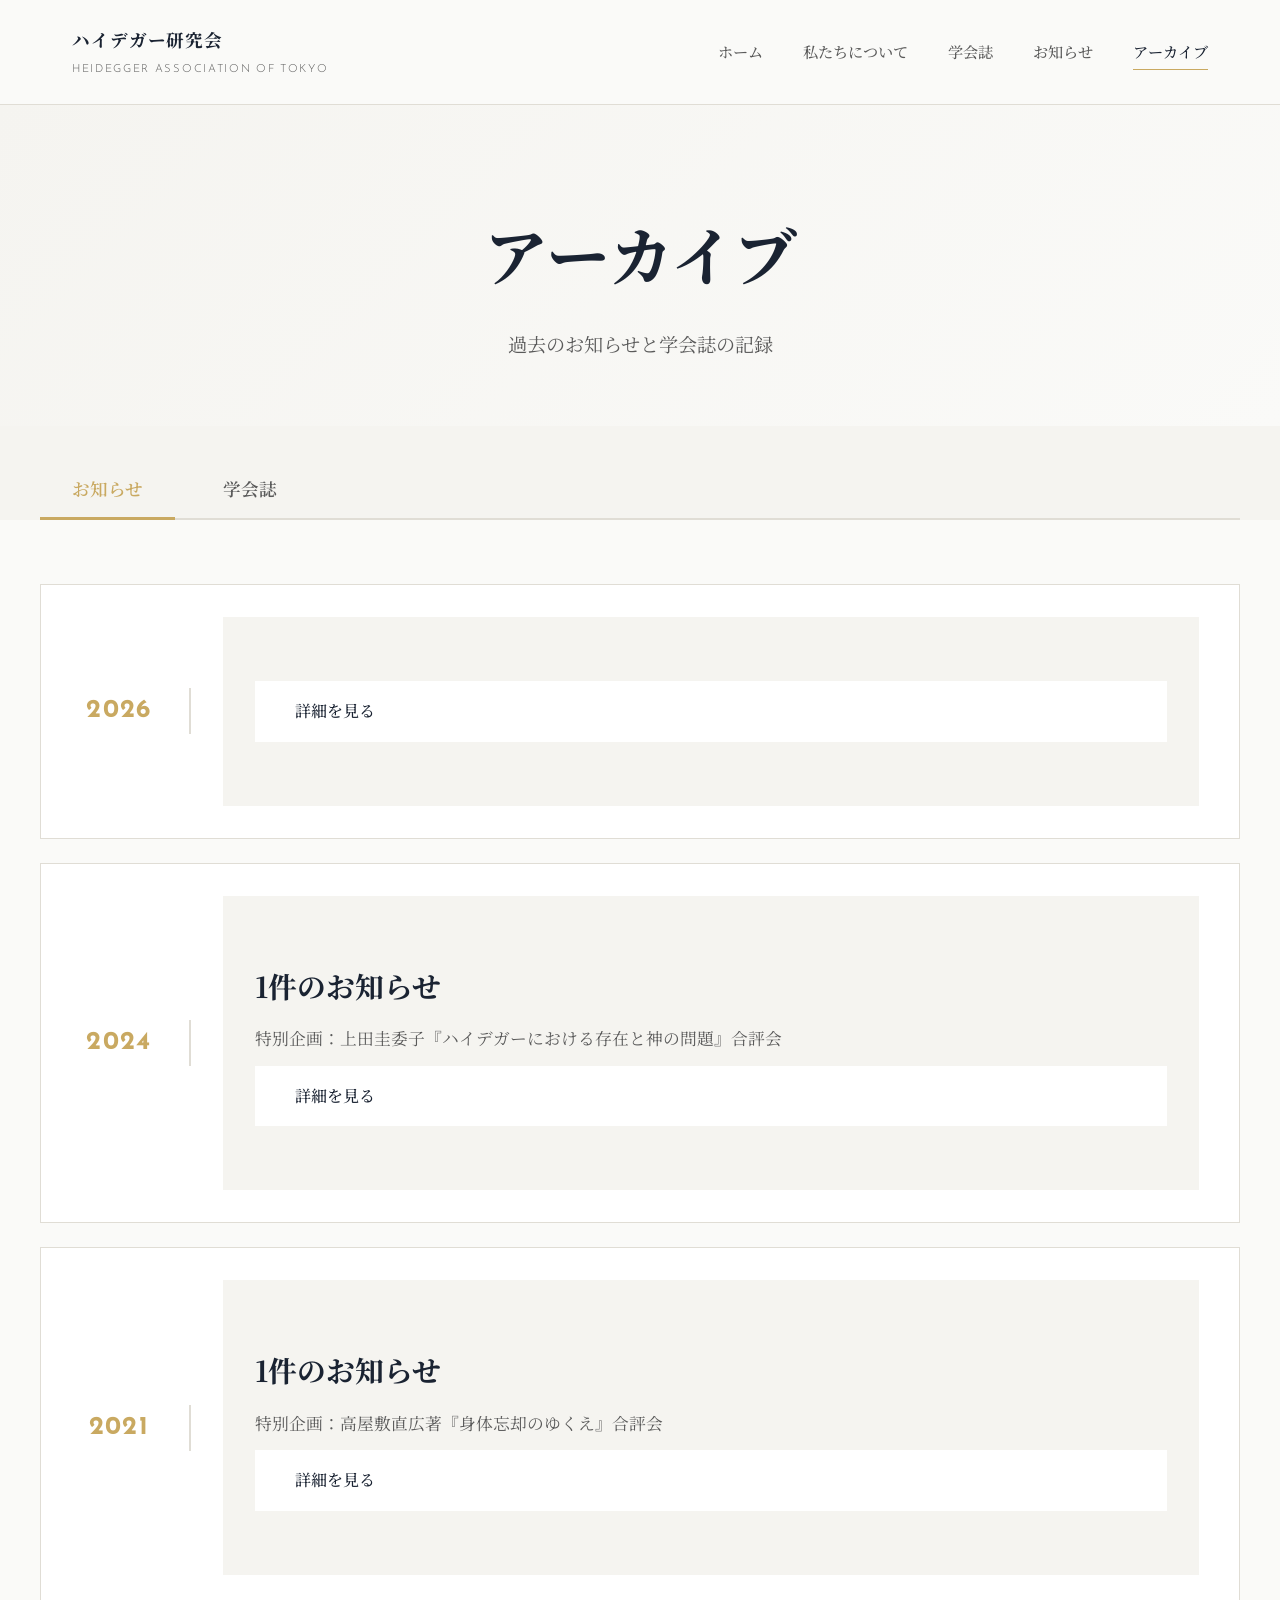
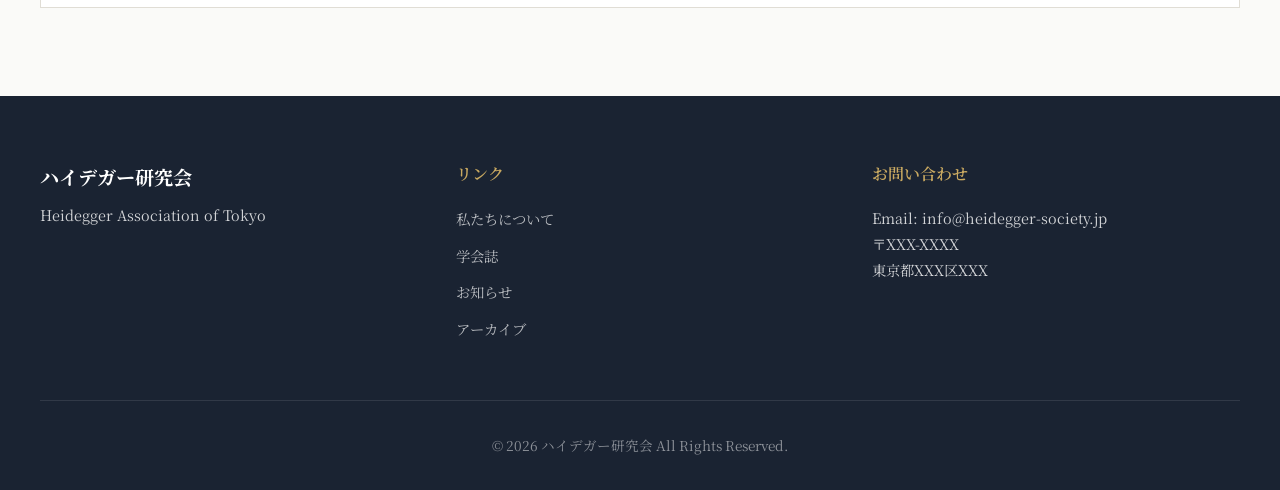
==== archives.html @ 602ec54f "Update archives.html" ====
<!DOCTYPE html>
<html lang="ja">
<head>
    <meta charset="UTF-8">
    <meta name="viewport" content="width=device-width, initial-scale=1.0">
    <title>アーカイブ | ハイデガー研究会</title>
    <link rel="stylesheet" href="styles.css">
    <link rel="preconnect" href="https://fonts.googleapis.com">
    <link rel="preconnect" href="https://fonts.gstatic.com" crossorigin>
    <link href="https://fonts.googleapis.com/css2?family=Crimson+Pro:wght@300;400;600&family=Noto+Serif+JP:wght@300;500;700&family=Josefin+Sans:wght@300;400&display=swap" rel="stylesheet">
</head>
<body>
    <nav class="main-nav">
        <div class="nav-container">
            <a href="index.html" class="logo">
                <span class="logo-ja">ハイデガー研究会</span>
                <span class="logo-en">Heidegger Association of Tokyo</span>
            </a>
            <ul class="nav-links">
                <li><a href="index.html">ホーム</a></li>
                <li><a href="research.html">私たちについて</a></li>
                <li><a href="journal.html">学会誌</a></li>
                <li><a href="news.html">お知らせ</a></li>
                <li><a href="archives.html" class="active">アーカイブ</a></li>
            </ul>
        </div>
    </nav>

    <main style="padding-top: 100px;">
        <section class="page-header">
            <div class="container">
                <h1 class="page-title">アーカイブ</h1>
                <p class="page-subtitle">過去のお知らせと学会誌の記録</p>
            </div>
        </section>

        <!-- タブ切り替え -->
        <section class="archive-tabs">
            <div class="container">
                <div class="tab-buttons">
                    <button class="tab-btn active" data-tab="news">お知らせ</button>
                    <button class="tab-btn" data-tab="journal">学会誌</button>
                </div>
            </div>
        </section>

        <!-- お知らせアーカイブ -->
        <section id="news-archive" class="archive-content active">
            <div class="container">
                <!-- 2026年 -->
                <div class="journal-archive-item">
                    <div class="journal-year">2026</div>
                    <div class="journal-info">
                            <a href="news-2026.html" class="btn-secondary">詳細を見る</a>
                    </div>
                </div>

                <!-- 2024年 -->
                <div class="journal-archive-item">
                    <div class="journal-year">2024</div>
                    <div class="journal-info">
                        <h3 class="journal-number">1件のお知らせ</h3>
                        <p class="journal-theme">特別企画：上田圭委子『ハイデガーにおける存在と神の問題』合評会</p>
                        <a href="news-2024.html" class="btn-secondary">詳細を見る</a>
                    </div>
                </div>

                <!-- 2021年 -->
                <div class="journal-archive-item">
                    <div class="journal-year">2021</div>
                    <div class="journal-info">
                        <h3 class="journal-number">1件のお知らせ</h3>
                        <p class="journal-theme">特別企画：高屋敷直広著『身体忘却のゆくえ』合評会</p>
                        <a href="news-2021.html" class="btn-secondary">詳細を見る</a>
                    </div>
                </div>
            </div>
        </section>

        <!-- 学会誌アーカイブ -->
        <section id="journal-archive" class="archive-content">
            <div class="container">
<div class="journal-archive-item">
    <div class="journal-year">2024</div>
    <div class="journal-info">
        <h3 class="journal-number">第7号</h3>
        <p class="journal-theme">特集：...</p>
        <div class="journal-meta">
            <span class="journal-issn">ISSN 2433-3344</span>
            <span class="journal-date">2024年3月31日発行</span>
        </div>
        <a href="journal.html#vol7" class="btn-secondary">詳細を見る</a>
    </div>
</div>
                <!-- 第6号 -->
                <div class="journal-archive-item">
                    <div class="journal-year">2023</div>
                    <div class="journal-info">
                        <h3 class="journal-number">第6号</h3>
                        <p class="journal-theme">ハイデガー研究会特別企画「高屋敷直広著『身体忘却のゆくえ』合評会」</p>
                        <div class="journal-meta">
                            <span class="journal-issn">ISSN 2433-3344</span>
                            <span class="journal-date">2023年3月31日発行</span>
                        </div>
                        <a href="journal.html#vol6" class="btn-secondary">詳細を見る</a>
                    </div>
                </div>

                <!-- 第5号（サンプル） -->
                <div class="journal-archive-item">
                    <div class="journal-year">2022</div>
                    <div class="journal-info">
                        <h3 class="journal-number">第5号</h3>
                        <p class="journal-theme">特集：ハイデガーと現象学</p>
                        <div class="journal-meta">
                            <span class="journal-issn">ISSN 2433-3344</span>
                            <span class="journal-date">2022年3月31日発行</span>
                        </div>
                        <a href="journal-2023.html" class="btn-secondary">詳細を見る</a>
                    </div>
                </div>

                <!-- 第4号（サンプル） -->
                <div class="journal-archive-item">
                    <div class="journal-year">2021</div>
                    <div class="journal-info">
                        <h3 class="journal-number">第4号</h3>
                        <p class="journal-theme">特集：時間と歴史性</p>
                        <div class="journal-meta">
                            <span class="journal-issn">ISSN 2433-3344</span>
                            <span class="journal-date">2021年3月31日発行</span>
                        </div>
                        <a href="journal-2024.html" class="btn-secondary">詳細を見る</a>
                    </div>
                </div>
            </div>
        </section>
    </main>

    <footer class="main-footer">
        <div class="container">
            <div class="footer-content">
                <div class="footer-section">
                    <h3 class="footer-title">ハイデガー研究会</h3>
                    <p class="footer-text">Heidegger Association of Tokyo</p>
                </div>
                <div class="footer-section">
                    <h4 class="footer-heading">リンク</h4>
                    <ul class="footer-links">
                        <li><a href="research.html">私たちについて</a></li>
                        <li><a href="journal.html">学会誌</a></li>
                        <li><a href="news.html">お知らせ</a></li>
                        <li><a href="archives.html">アーカイブ</a></li>
                    </ul>
                </div>
                <div class="footer-section">
                    <h4 class="footer-heading">お問い合わせ</h4>
                    <p class="footer-contact">
                        Email: info@heidegger-society.jp<br>
                        〒XXX-XXXX<br>
                        東京都XXX区XXX
                    </p>
                </div>
            </div>
            <div class="footer-bottom">
                <p>&copy; 2026 ハイデガー研究会 All Rights Reserved.</p>
            </div>
        </div>
    </footer>

    <script src="script.js"></script>
    <script>
        // タブ切り替え機能
        document.addEventListener('DOMContentLoaded', () => {
            const tabButtons = document.querySelectorAll('.tab-btn');
            const archiveContents = document.querySelectorAll('.archive-content');

            tabButtons.forEach(button => {
                button.addEventListener('click', () => {
                    const targetTab = button.getAttribute('data-tab');

                    // すべてのボタンとコンテンツから active を削除
                    tabButtons.forEach(btn => btn.classList.remove('active'));
                    archiveContents.forEach(content => content.classList.remove('active'));

                    // クリックされたボタンと対応するコンテンツに active を追加
                    button.classList.add('active');
                    if (targetTab === 'news') {
                        document.getElementById('news-archive').classList.add('active');
                    } else if (targetTab === 'journal') {
                        document.getElementById('journal-archive').classList.add('active');
                    }
                });
            });
        });
    </script>
</body>
</html>
---- styles.css ----
/* ========================================
   Variables & Reset
   ======================================== */

:root {
    /* Colors - Philosophical palette */
    --primary-dark: #1a2332;
    --primary-navy: #2a3f5f;
    --secondary-charcoal: #3d4451;
    --accent-gold: #c9a961;
    --accent-copper: #b67352;
    --text-primary: #2a2a2a;
    --text-secondary: #5a5a5a;
    --text-light: #8a8a8a;
    --bg-primary: #fafaf8;
    --bg-secondary: #f5f4f0;
    --border-color: #e0ddd5;
    
    /* Typography */
    --font-serif: 'Crimson Pro', 'Noto Serif JP', serif;
    --font-sans: 'Josefin Sans', sans-serif;
    --font-ja: 'Noto Serif JP', serif;
    
    /* Spacing */
    --section-padding: clamp(4rem, 10vw, 8rem);
    --container-width: 1200px;
    
    /* Transitions */
    --transition-smooth: all 0.4s cubic-bezier(0.4, 0, 0.2, 1);
    --transition-slow: all 0.6s cubic-bezier(0.4, 0, 0.2, 1);
}

* {
    margin: 0;
    padding: 0;
    box-sizing: border-box;
}

html {
    scroll-behavior: smooth;
}

body {
    font-family: var(--font-ja);
    font-size: 16px;
    line-height: 1.8;
    color: var(--text-primary);
    background-color: var(--bg-primary);
    -webkit-font-smoothing: antialiased;
    -moz-osx-font-smoothing: grayscale;
}

img {
    max-width: 100%;
    height: auto;
    display: block;
}

a {
    color: inherit;
    text-decoration: none;
    transition: var(--transition-smooth);
}

/* ========================================
   Navigation
   ======================================== */

.main-nav {
    position: fixed;
    top: 0;
    left: 0;
    width: 100%;
    background: rgba(250, 250, 248, 0.95);
    backdrop-filter: blur(10px);
    border-bottom: 1px solid var(--border-color);
    z-index: 1000;
    transition: var(--transition-smooth);
}

.nav-container {
    max-width: var(--container-width);
    margin: 0 auto;
    padding: 1.5rem 2rem;
    display: flex;
    justify-content: space-between;
    align-items: center;
}

.logo {
    display: flex;
    flex-direction: column;
    gap: 0.25rem;
}

.logo-ja {
    font-family: var(--font-ja);
    font-size: 1.1rem;
    font-weight: 700;
    color: var(--primary-dark);
    letter-spacing: 0.05em;
}

.logo-en {
    font-family: var(--font-sans);
    font-size: 0.7rem;
    font-weight: 300;
    color: var(--text-secondary);
    letter-spacing: 0.15em;
    text-transform: uppercase;
}

.nav-links {
    display: flex;
    gap: 2.5rem;
    list-style: none;
}

.nav-links a {
    font-family: var(--font-ja);
    font-size: 0.95rem;
    font-weight: 500;
    color: var(--text-secondary);
    position: relative;
    padding: 0.5rem 0;
}

.nav-links a::after {
    content: '';
    position: absolute;
    bottom: 0;
    left: 0;
    width: 0;
    height: 1px;
    background: var(--accent-gold);
    transition: width 0.3s ease;
}

.nav-links a:hover::after,
.nav-links a.active::after {
    width: 100%;
}

.nav-links a.active {
    color: var(--primary-dark);
}

/* ========================================
   Hero Section - Compact Version
   ======================================== */

.hero-compact {
    padding: 10rem 2rem 5rem;
    background: linear-gradient(135deg, var(--bg-primary) 0%, var(--bg-secondary) 100%);
    text-align: center;
}

.hero-content-compact {
    max-width: 900px;
    margin: 0 auto;
}

.hero-title-compact {
    font-family: var(--font-ja);
    font-size: clamp(2rem, 4vw, 3rem);
    font-weight: 700;
    line-height: 1.4;
    color: var(--primary-dark);
    margin-bottom: 1.5rem;
}

.hero-subtitle-compact {
    font-family: var(--font-ja);
    font-size: 1.1rem;
    font-weight: 300;
    color: var(--text-secondary);
    line-height: 1.8;
    margin-bottom: 2rem;
}

.hero-quote-compact {
    font-family: var(--font-serif);
    font-size: 1.1rem;
    font-style: italic;
    color: var(--primary-navy);
    border-left: 3px solid var(--accent-gold);
    padding-left: 1.5rem;
    margin: 0 auto;
    max-width: 600px;
}

/* ========================================
   Hero Section - Original (keep for other pages)
   ======================================== */

.hero {
    min-height: 100vh;
    padding: 8rem 2rem 4rem;
    display: flex;
    flex-direction: column;
    justify-content: center;
    position: relative;
    background: linear-gradient(135deg, var(--bg-primary) 0%, var(--bg-secondary) 100%);
}

.hero-content {
    max-width: var(--container-width);
    margin: 0 auto;
    width: 100%;
    display: grid;
    grid-template-columns: 1fr 1fr;
    gap: 4rem;
    align-items: center;
}

.hero-title {
    font-family: var(--font-ja);
    font-size: clamp(2.5rem, 6vw, 4.5rem);
    font-weight: 700;
    line-height: 1.2;
    color: var(--primary-dark);
    margin-bottom: 2rem;
}

.title-line {
    display: block;
    opacity: 0;
    transform: translateY(30px);
    animation: fadeInUp 0.8s ease forwards;
}

.title-line:nth-child(1) {
    animation-delay: 0.2s;
}

.title-line:nth-child(2) {
    animation-delay: 0.4s;
}

@keyframes fadeInUp {
    to {
        opacity: 1;
        transform: translateY(0);
    }
}

.hero-subtitle {
    font-family: var(--font-ja);
    font-size: 1.1rem;
    font-weight: 300;
    color: var(--text-secondary);
    line-height: 1.8;
    max-width: 600px;
    opacity: 0;
    animation: fadeInUp 0.8s ease 0.6s forwards;
}

.hero-quote {
    padding: 3rem;
    border-left: 3px solid var(--accent-gold);
    background: rgba(201, 169, 97, 0.05);
    opacity: 0;
    animation: fadeInUp 0.8s ease 0.8s forwards;
}

.hero-quote blockquote {
    font-family: var(--font-serif);
    font-size: 1.5rem;
    font-weight: 300;
    font-style: italic;
    color: var(--primary-navy);
    line-height: 1.6;
    margin-bottom: 1rem;
}

.hero-quote cite {
    font-family: var(--font-sans);
    font-size: 0.9rem;
    font-style: normal;
    font-weight: 400;
    color: var(--text-secondary);
    letter-spacing: 0.05em;
}

.scroll-indicator {
    position: absolute;
    bottom: 3rem;
    left: 50%;
    transform: translateX(-50%);
}

.scroll-line {
    width: 1px;
    height: 60px;
    background: linear-gradient(to bottom, transparent, var(--accent-gold));
    animation: scrollPulse 2s ease-in-out infinite;
}

@keyframes scrollPulse {
    0%, 100% {
        opacity: 0.3;
        transform: scaleY(1);
    }
    50% {
        opacity: 1;
        transform: scaleY(1.2);
    }
}

/* ========================================
   Common Section Styles
   ======================================== */

section {
    padding: var(--section-padding) 2rem;
}

.container {
    max-width: var(--container-width);
    margin: 0 auto;
}

.section-header {
    text-align: center;
    margin-bottom: 4rem;
}

.section-title {
    font-family: var(--font-ja);
    font-size: clamp(2rem, 4vw, 3rem);
    font-weight: 700;
    color: var(--primary-dark);
    margin-bottom: 1rem;
}

.title-decoration {
    width: 60px;
    height: 2px;
    background: var(--accent-gold);
    margin: 0 auto;
}

/* ========================================
   Welcome Section
   ======================================== */

.welcome-section {
    background: var(--bg-primary);
}

.lead-text {
    font-size: 1.15rem;
    line-height: 2;
    color: var(--text-primary);
    margin-bottom: 4rem;
    text-align: center;
    max-width: 900px;
    margin-left: auto;
    margin-right: auto;
}

.welcome-features {
    display: grid;
    grid-template-columns: repeat(auto-fit, minmax(280px, 1fr));
    gap: 3rem;
    margin-top: 4rem;
}

.feature-item {
    text-align: center;
    padding: 2.5rem 2rem;
    background: white;
    border: 1px solid var(--border-color);
    transition: var(--transition-smooth);
}

.feature-item:hover {
    transform: translateY(-5px);
    box-shadow: 0 10px 30px rgba(0, 0, 0, 0.08);
    border-color: var(--accent-gold);
}

.feature-icon {
    font-size: 3rem;
    margin-bottom: 1.5rem;
}

.feature-item h3 {
    font-family: var(--font-ja);
    font-size: 1.3rem;
    font-weight: 600;
    color: var(--primary-dark);
    margin-bottom: 1rem;
}

.feature-item p {
    font-size: 0.95rem;
    color: var(--text-secondary);
    line-height: 1.7;
}

/* ========================================
   Research Highlight
   ======================================== */

.research-highlight {
    background: var(--bg-secondary);
}

.research-grid {
    display: grid;
    grid-template-columns: repeat(auto-fit, minmax(320px, 1fr));
    gap: 2.5rem;
}

.research-card {
    background: white;
    padding: 3rem 2.5rem;
    border: 1px solid var(--border-color);
    position: relative;
    transition: var(--transition-smooth);
}

.research-card::before {
    content: '';
    position: absolute;
    top: 0;
    left: 0;
    width: 100%;
    height: 3px;
    background: var(--accent-gold);
    transform: scaleX(0);
    transform-origin: left;
    transition: var(--transition-smooth);
}

.research-card:hover::before {
    transform: scaleX(1);
}

.research-card:hover {
    transform: translateY(-8px);
    box-shadow: 0 15px 40px rgba(0, 0, 0, 0.1);
}

.card-number {
    font-family: var(--font-serif);
    font-size: 3.5rem;
    font-weight: 300;
    color: rgba(201, 169, 97, 0.2);
    line-height: 1;
    margin-bottom: 1rem;
}

.research-card h3 {
    font-family: var(--font-ja);
    font-size: 1.4rem;
    font-weight: 600;
    color: var(--primary-dark);
    margin-bottom: 1rem;
    line-height: 1.5;
}

.research-card p {
    font-size: 0.95rem;
    color: var(--text-secondary);
    line-height: 1.8;
    margin-bottom: 1.5rem;
}

.card-link {
    font-family: var(--font-sans);
    font-size: 0.9rem;
    font-weight: 400;
    color: var(--accent-gold);
    letter-spacing: 0.05em;
    display: inline-block;
    transition: var(--transition-smooth);
}

.card-link:hover {
    color: var(--accent-copper);
    transform: translateX(5px);
}

/* ========================================
   Latest News
   ======================================== */

.latest-news {
    background: var(--bg-primary);
}

.news-list {
    display: flex;
    flex-direction: column;
    gap: 2rem;
    margin-bottom: 3rem;
}

.news-item {
    display: grid;
    grid-template-columns: 120px 1fr auto;
    gap: 2rem;
    padding: 2rem;
    background: white;
    border: 1px solid var(--border-color);
    transition: var(--transition-smooth);
    align-items: start;
}

.news-item:hover {
    border-color: var(--accent-gold);
    box-shadow: 0 5px 20px rgba(0, 0, 0, 0.05);
}

.news-date {
    font-family: var(--font-sans);
    font-size: 0.85rem;
    font-weight: 400;
    color: var(--accent-gold);
    letter-spacing: 0.05em;
}

.news-title {
    font-family: var(--font-ja);
    font-size: 1.2rem;
    font-weight: 600;
    color: var(--primary-dark);
    margin-bottom: 0.5rem;
}

.news-excerpt {
    font-size: 0.95rem;
    color: var(--text-secondary);
    line-height: 1.7;
}

.news-link {
    font-family: var(--font-sans);
    font-size: 0.85rem;
    color: var(--accent-gold);
    white-space: nowrap;
    transition: var(--transition-smooth);
}

.news-link:hover {
    color: var(--accent-copper);
}

.news-more {
    text-align: center;
}

/* ========================================
   CTA Section
   ======================================== */

.cta-section {
    background: linear-gradient(135deg, var(--primary-dark) 0%, var(--primary-navy) 100%);
    color: white;
}

.cta-content {
    text-align: center;
    max-width: 800px;
    margin: 0 auto;
}

.cta-title {
    font-family: var(--font-ja);
    font-size: clamp(2rem, 4vw, 2.8rem);
    font-weight: 700;
    margin-bottom: 1.5rem;
    color: white;
}

.cta-text {
    font-size: 1.1rem;
    line-height: 1.8;
    margin-bottom: 3rem;
    color: rgba(255, 255, 255, 0.9);
}

.cta-buttons {
    display: flex;
    gap: 1.5rem;
    justify-content: center;
    flex-wrap: wrap;
}

.btn-primary,
.btn-secondary,
.btn-outline {
    font-family: var(--font-ja);
    font-size: 1rem;
    font-weight: 500;
    padding: 1rem 2.5rem;
    border: none;
    cursor: pointer;
    transition: var(--transition-smooth);
    display: inline-block;
}

.btn-primary {
    background: var(--accent-gold);
    color: var(--primary-dark);
}

.btn-primary:hover {
    background: var(--accent-copper);
    transform: translateY(-2px);
    box-shadow: 0 10px 25px rgba(201, 169, 97, 0.3);
}

.btn-secondary {
    background: white;
    color: var(--primary-dark);
}

.btn-secondary:hover {
    background: var(--bg-secondary);
    transform: translateY(-2px);
    box-shadow: 0 10px 25px rgba(0, 0, 0, 0.1);
}

.btn-outline {
    background: transparent;
    color: white;
    border: 2px solid white;
}

.btn-outline:hover {
    background: white;
    color: var(--primary-dark);
}

/* ========================================
   Footer
   ======================================== */

.main-footer {
    background: var(--primary-dark);
    color: rgba(255, 255, 255, 0.8);
    padding: 4rem 2rem 2rem;
}

.footer-content {
    max-width: var(--container-width);
    margin: 0 auto 3rem;
    display: grid;
    grid-template-columns: repeat(auto-fit, minmax(250px, 1fr));
    gap: 3rem;
}

.footer-title {
    font-family: var(--font-ja);
    font-size: 1.2rem;
    font-weight: 700;
    color: white;
    margin-bottom: 0.5rem;
}

.footer-text {
    font-size: 0.9rem;
    line-height: 1.6;
    margin-bottom: 0.5rem;
}

.footer-heading {
    font-family: var(--font-ja);
    font-size: 1rem;
    font-weight: 600;
    color: var(--accent-gold);
    margin-bottom: 1rem;
}

.footer-links {
    list-style: none;
}

.footer-links li {
    margin-bottom: 0.5rem;
}

.footer-links a {
    font-size: 0.9rem;
    color: rgba(255, 255, 255, 0.7);
    transition: var(--transition-smooth);
}

.footer-links a:hover {
    color: var(--accent-gold);
    padding-left: 5px;
}

.footer-contact {
    font-size: 0.9rem;
    line-height: 1.8;
}

.footer-bottom {
    max-width: var(--container-width);
    margin: 0 auto;
    padding-top: 2rem;
    border-top: 1px solid rgba(255, 255, 255, 0.1);
    text-align: center;
    font-size: 0.85rem;
    color: rgba(255, 255, 255, 0.5);
}

/* ========================================
   Page Header
   ======================================== */

.page-header {
    text-align: center;
    padding: 6rem 2rem 4rem;
    background: linear-gradient(135deg, var(--bg-secondary) 0%, var(--bg-primary) 100%);
}

.page-title {
    font-family: var(--font-ja);
    font-size: clamp(2.5rem, 5vw, 4rem);
    font-weight: 700;
    color: var(--primary-dark);
    margin-bottom: 1rem;
}

.page-subtitle {
    font-size: 1.2rem;
    color: var(--text-secondary);
}

/* ========================================
   Research Detail Pages
   ======================================== */

.research-detail {
    padding: 4rem 2rem;
    border-bottom: 1px solid var(--border-color);
}

.research-detail:nth-child(even) {
    background: var(--bg-secondary);
}

.detail-header {
    display: flex;
    align-items: center;
    gap: 2rem;
    margin-bottom: 2rem;
}

.detail-number {
    font-family: var(--font-serif);
    font-size: 4rem;
    font-weight: 300;
    color: var(--accent-gold);
    opacity: 0.3;
}

.detail-title {
    font-family: var(--font-ja);
    font-size: 2rem;
    font-weight: 700;
    color: var(--primary-dark);
}

.detail-content {
    display: grid;
    grid-template-columns: 2fr 1fr;
    gap: 3rem;
    max-width: 1200px;
}

.detail-text h3 {
    font-family: var(--font-ja);
    font-size: 1.3rem;
    font-weight: 600;
    color: var(--primary-navy);
    margin: 2rem 0 1rem;
}

.detail-text p {
    line-height: 2;
    margin-bottom: 1.5rem;
}

.detail-list {
    list-style: none;
    margin: 1.5rem 0;
}

.detail-list li {
    padding-left: 1.5rem;
    margin-bottom: 0.8rem;
    position: relative;
}

.detail-list li::before {
    content: '▸';
    position: absolute;
    left: 0;
    color: var(--accent-gold);
}

.detail-keywords {
    background: white;
    padding: 2rem;
    border: 1px solid var(--border-color);
    height: fit-content;
}

.detail-keywords h4 {
    font-family: var(--font-ja);
    font-size: 1rem;
    font-weight: 600;
    color: var(--primary-dark);
    margin-bottom: 1rem;
}

.keyword-tags {
    display: flex;
    flex-wrap: wrap;
    gap: 0.5rem;
}

.tag {
    background: var(--bg-secondary);
    color: var(--text-secondary);
    padding: 0.5rem 1rem;
    font-size: 0.85rem;
    border: 1px solid var(--border-color);
    transition: var(--transition-smooth);
}

.tag:hover {
    background: var(--accent-gold);
    color: white;
    border-color: var(--accent-gold);
}

.research-methods {
    background: var(--bg-primary);
}

.methods-grid {
    display: grid;
    grid-template-columns: repeat(auto-fit, minmax(280px, 1fr));
    gap: 2rem;
}

.method-card {
    background: white;
    padding: 2.5rem 2rem;
    border: 1px solid var(--border-color);
}

.method-card h3 {
    font-family: var(--font-ja);
    font-size: 1.3rem;
    font-weight: 600;
    color: var(--primary-dark);
    margin-bottom: 1rem;
}

.method-card p {
    font-size: 0.95rem;
    line-height: 1.8;
    color: var(--text-secondary);
}

/* ========================================
   Members Pages
   ======================================== */

.members-section {
    padding: 4rem 2rem;
}

.members-section:nth-child(even) {
    background: var(--bg-secondary);
}

.members-grid {
    display: grid;
    grid-template-columns: repeat(auto-fill, minmax(320px, 1fr));
    gap: 2.5rem;
}

.member-card {
    background: white;
    border: 1px solid var(--border-color);
    padding: 2.5rem 2rem;
    transition: var(--transition-smooth);
}

.member-card:hover {
    transform: translateY(-5px);
    box-shadow: 0 10px 30px rgba(0, 0, 0, 0.08);
    border-color: var(--accent-gold);
}

.member-card.featured {
    grid-column: 1 / -1;
    background: linear-gradient(135deg, var(--primary-dark) 0%, var(--primary-navy) 100%);
    color: white;
    border: none;
}

.member-card.featured .member-name,
.member-card.featured .member-position {
    color: white;
}

.member-name {
    font-family: var(--font-ja);
    font-size: 1.4rem;
    font-weight: 700;
    color: var(--primary-dark);
    margin-bottom: 0.5rem;
}

.member-position {
    font-size: 0.95rem;
    color: var(--accent-gold);
    margin-bottom: 0.8rem;
}

.member-specialty {
    font-size: 0.9rem;
    color: var(--text-secondary);
    margin-bottom: 1rem;
}

.member-bio {
    font-size: 0.95rem;
    line-height: 1.8;
    margin-top: 1rem;
    padding-top: 1rem;
    border-top: 1px solid rgba(255, 255, 255, 0.2);
}

.member-card.featured .member-bio {
    color: rgba(255, 255, 255, 0.9);
}

.member-note {
    text-align: center;
    margin-top: 3rem;
    font-size: 0.9rem;
    color: var(--text-light);
}

.join-section,
.contact-section {
    padding: 4rem 2rem;
}

.join-content,
.contact-content {
    max-width: 800px;
    margin: 0 auto;
}

.join-info h3,
.contact-info h3 {
    font-family: var(--font-ja);
    font-size: 1.5rem;
    font-weight: 600;
    color: var(--primary-dark);
    margin: 2.5rem 0 1rem;
}

.join-info h3:first-child {
    margin-top: 0;
}

.join-list,
.join-steps {
    margin: 1.5rem 0;
    line-height: 2;
}

.join-list li,
.join-steps li {
    margin-bottom: 1rem;
}

.join-steps {
    counter-reset: step-counter;
}

.join-steps li {
    counter-increment: step-counter;
    position: relative;
    padding-left: 3rem;
}

.join-steps li::before {
    content: counter(step-counter);
    position: absolute;
    left: 0;
    top: 0;
    width: 2rem;
    height: 2rem;
    background: var(--accent-gold);
    color: white;
    border-radius: 50%;
    display: flex;
    align-items: center;
    justify-content: center;
    font-weight: 700;
}

.join-buttons {
    display: flex;
    gap: 1.5rem;
    margin-top: 2.5rem;
    flex-wrap: wrap;
}

/* ========================================
   Journal Pages - Featured Issue Layout
   ======================================== */

.journal-issue-featured {
    padding: 4rem 2rem;
    background: var(--bg-primary);
}

.issue-layout {
    display: grid;
    grid-template-columns: 400px 1fr;
    gap: 4rem;
    align-items: start;
}

.issue-cover {
    position: sticky;
    top: 120px;
}

.issue-cover img {
    width: 100%;
    height: auto;
    box-shadow: 0 10px 40px rgba(0, 0, 0, 0.15);
    border: 1px solid var(--border-color);
    transition: var(--transition-smooth);
}

.issue-cover img:hover {
    box-shadow: 0 15px 50px rgba(0, 0, 0, 0.2);
    transform: translateY(-5px);
}

.issue-details {
    background: white;
    padding: 3rem;
    border: 1px solid var(--border-color);
    box-shadow: 0 2px 10px rgba(0, 0, 0, 0.05);
}

.issue-meta {
    display: flex;
    justify-content: space-between;
    align-items: center;
    margin-bottom: 2rem;
    padding-bottom: 1.5rem;
    border-bottom: 2px solid var(--accent-gold);
}

.issue-issn {
    font-family: var(--font-sans);
    font-size: 1.1rem;
    font-weight: 600;
    color: var(--text-secondary);
    letter-spacing: 0.1em;
}

.issue-title-large {
    font-family: var(--font-ja);
    font-size: 2rem;
    font-weight: 700;
    color: var(--primary-dark);
    line-height: 1.5;
    margin-bottom: 0.8rem;
}

.issue-theme {
    font-family: var(--font-serif);
    font-size: 1.1rem;
    font-style: italic;
    color: var(--text-secondary);
    margin-bottom: 3rem;
}

/* Table of Contents Section */
.toc-section {
    margin-bottom: 3rem;
}

.toc-title {
    font-family: var(--font-ja);
    font-size: 1.8rem;
    font-weight: 700;
    color: var(--primary-dark);
    margin-bottom: 1.5rem;
    padding-bottom: 0.8rem;
    border-bottom: 2px solid var(--accent-gold);
}

.toc-category {
    background: linear-gradient(135deg, var(--primary-dark) 0%, var(--primary-navy) 100%);
    padding: 1.5rem 2rem;
    margin-bottom: 1.5rem;
    border-left: 4px solid var(--accent-gold);
}

.category-title {
    font-family: var(--font-ja);
    font-size: 1rem;
    font-weight: 500;
    color: white;
    line-height: 1.8;
    margin: 0;
}

.toc-items {
    display: flex;
    flex-direction: column;
    gap: 1rem;
}

.toc-item {
    background: var(--bg-secondary);
    border: 1px solid var(--border-color);
    border-left: 3px solid transparent;
    padding: 1.5rem;
    display: flex;
    justify-content: space-between;
    align-items: flex-start;
    gap: 2rem;
    transition: var(--transition-smooth);
}

.toc-item:hover {
    border-left-color: var(--accent-gold);
    background: white;
    box-shadow: 0 5px 20px rgba(0, 0, 0, 0.08);
    transform: translateX(5px);
}

.toc-content {
    flex: 1;
}

.toc-article-title {
    font-family: var(--font-ja);
    font-size: 1.05rem;
    font-weight: 600;
    color: var(--primary-dark);
    line-height: 1.6;
    margin-bottom: 0.5rem;
}

.toc-author {
    font-size: 0.95rem;
    color: var(--accent-copper);
    font-weight: 500;
    margin-bottom: 0.3rem;
}

.toc-pages {
    font-size: 0.85rem;
    color: var(--text-light);
    font-family: var(--font-sans);
    letter-spacing: 0.05em;
}

.toc-download {
    background: var(--primary-navy);
    color: white;
    padding: 0.6rem 1.5rem;
    font-size: 0.9rem;
    font-weight: 600;
    font-family: var(--font-ja);
    white-space: nowrap;
    border: 2px solid var(--primary-navy);
    transition: var(--transition-smooth);
    display: inline-block;
}

.toc-download:hover {
    background: var(--accent-gold);
    border-color: var(--accent-gold);
    transform: scale(1.05);
    box-shadow: 0 5px 15px rgba(201, 169, 97, 0.3);
}

/* Full Download Section */
.full-download {
    margin-top: 2.5rem;
    padding-top: 2.5rem;
    border-top: 2px solid var(--border-color);
    text-align: center;
}

.btn-full-download {
    display: inline-block;
    background: linear-gradient(135deg, var(--accent-gold) 0%, var(--accent-copper) 100%);
    color: white;
    padding: 1.2rem 3rem;
    font-family: var(--font-ja);
    font-size: 1.1rem;
    font-weight: 700;
    border: none;
    box-shadow: 0 5px 20px rgba(201, 169, 97, 0.3);
    transition: var(--transition-smooth);
    position: relative;
    overflow: hidden;
}

.btn-full-download::before {
    content: '';
    position: absolute;
    top: 0;
    left: -100%;
    width: 100%;
    height: 100%;
    background: linear-gradient(90deg, transparent, rgba(255, 255, 255, 0.3), transparent);
    transition: left 0.5s;
}

.btn-full-download:hover::before {
    left: 100%;
}

.btn-full-download:hover {
    transform: translateY(-3px);
    box-shadow: 0 10px 30px rgba(201, 169, 97, 0.4);
}

/* Publication Info */
.publication-info {
    background: var(--bg-secondary);
    padding: 2rem;
    margin-top: 3rem;
    border-left: 3px solid var(--accent-gold);
}

.pub-detail {
    display: grid;
    grid-template-columns: 120px 1fr;
    gap: 1rem;
    padding: 0.8rem 0;
    border-bottom: 1px solid var(--border-color);
}

.pub-detail:last-child {
    border-bottom: none;
}

.pub-label {
    font-family: var(--font-ja);
    font-size: 0.9rem;
    font-weight: 600;
    color: var(--primary-navy);
}

.pub-value {
    font-size: 0.95rem;
    color: var(--text-primary);
    line-height: 1.8;
}

/* Journal Info (keep existing styles) */
.journal-info {
    padding: 4rem 2rem;
    background: var(--bg-secondary);
}

.info-content h2 {
    font-family: var(--font-ja);
    font-size: 2rem;
    font-weight: 700;
    color: var(--primary-dark);
    margin-bottom: 1.5rem;
}

.info-content p {
    font-size: 1.05rem;
    line-height: 2;
    margin-bottom: 2rem;
}

.info-details {
    display: grid;
    grid-template-columns: repeat(auto-fit, minmax(250px, 1fr));
    gap: 2rem;
    margin-top: 3rem;
}

.info-item {
    background: white;
    padding: 2rem;
    border: 1px solid var(--border-color);
}

.info-item h3 {
    font-family: var(--font-ja);
    font-size: 1.2rem;
    font-weight: 600;
    color: var(--primary-navy);
    margin-bottom: 0.5rem;
}

.info-item p {
    font-size: 1rem;
    margin: 0;
}

.journal-issue {
    padding: 4rem 2rem;
}

.issue-header {
    text-align: center;
    margin-bottom: 3rem;
}

.issue-badge {
    display: inline-block;
    background: var(--accent-gold);
    color: white;
    padding: 0.5rem 1.5rem;
    font-size: 0.85rem;
    font-weight: 600;
    letter-spacing: 0.05em;
    margin-bottom: 1rem;
}

.issue-title {
    font-family: var(--font-ja);
    font-size: 2.5rem;
    font-weight: 700;
    color: var(--primary-dark);
    margin-bottom: 0.5rem;
}

.articles-list {
    display: flex;
    flex-direction: column;
    gap: 2rem;
    margin-bottom: 3rem;
}

.article-item {
    background: white;
    border: 1px solid var(--border-color);
    padding: 2.5rem;
    transition: var(--transition-smooth);
}

.article-item:hover {
    border-color: var(--accent-gold);
    box-shadow: 0 5px 20px rgba(0, 0, 0, 0.05);
}

.article-type {
    display: inline-block;
    background: var(--bg-secondary);
    color: var(--text-secondary);
    padding: 0.3rem 0.8rem;
    font-size: 0.8rem;
    margin-bottom: 1rem;
}

.article-title {
    font-family: var(--font-ja);
    font-size: 1.4rem;
    font-weight: 600;
    color: var(--primary-dark);
    line-height: 1.6;
    margin-bottom: 0.8rem;
}

.article-author {
    font-size: 0.95rem;
    color: var(--accent-gold);
    margin-bottom: 1rem;
}

.article-abstract {
    font-size: 0.95rem;
    line-height: 1.8;
    color: var(--text-secondary);
    margin-bottom: 1.5rem;
}

.article-actions {
    display: flex;
    justify-content: space-between;
    align-items: center;
}

.btn-download {
    background: var(--primary-navy);
    color: white;
    padding: 0.8rem 2rem;
    font-size: 0.9rem;
    font-weight: 500;
    display: inline-block;
    transition: var(--transition-smooth);
}

.btn-download:hover {
    background: var(--accent-gold);
    transform: translateY(-2px);
    box-shadow: 0 5px 15px rgba(0, 0, 0, 0.1);
}

.article-pages {
    font-size: 0.85rem;
    color: var(--text-light);
}

.issue-download {
    text-align: center;
}

/* Responsive Design for Journal Layout */
@media (max-width: 1024px) {
    .issue-layout {
        grid-template-columns: 1fr;
        gap: 3rem;
    }
    
    .issue-cover {
        position: relative;
        top: 0;
        max-width: 400px;
        margin: 0 auto;
    }
}

@media (max-width: 768px) {
    .issue-details {
        padding: 2rem;
    }
    
    .toc-item {
        flex-direction: column;
        gap: 1rem;
    }
    
    .toc-download {
        width: 100%;
        text-align: center;
    }
    
    .pub-detail {
        grid-template-columns: 1fr;
        gap: 0.3rem;
    }
}

/* Journal Archive (keep existing styles) */
.journal-archive {
    padding: 4rem 2rem;
    background: var(--bg-secondary);
}

.info-content h2 {
    font-family: var(--font-ja);
    font-size: 2rem;
    font-weight: 700;
    color: var(--primary-dark);
    margin-bottom: 1.5rem;
}

.info-content p {
    font-size: 1.05rem;
    line-height: 2;
    margin-bottom: 2rem;
}

.info-details {
    display: grid;
    grid-template-columns: repeat(auto-fit, minmax(250px, 1fr));
    gap: 2rem;
    margin-top: 3rem;
}

.info-item {
    background: white;
    padding: 2rem;
    border: 1px solid var(--border-color);
}

.info-item h3 {
    font-family: var(--font-ja);
    font-size: 1.2rem;
    font-weight: 600;
    color: var(--primary-navy);
    margin-bottom: 0.5rem;
}

.info-item p {
    font-size: 1rem;
    margin: 0;
}

.journal-issue {
    padding: 4rem 2rem;
}

.issue-header {
    text-align: center;
    margin-bottom: 3rem;
}

.issue-badge {
    display: inline-block;
    background: var(--accent-gold);
    color: white;
    padding: 0.5rem 1.5rem;
    font-size: 0.85rem;
    font-weight: 600;
    letter-spacing: 0.05em;
    margin-bottom: 1rem;
}

.issue-title {
    font-family: var(--font-ja);
    font-size: 2.5rem;
    font-weight: 700;
    color: var(--primary-dark);
    margin-bottom: 0.5rem;
}

.issue-theme {
    font-size: 1.2rem;
    color: var(--accent-copper);
}

.articles-list {
    display: flex;
    flex-direction: column;
    gap: 2rem;
    margin-bottom: 3rem;
}

.article-item {
    background: white;
    border: 1px solid var(--border-color);
    padding: 2.5rem;
    transition: var(--transition-smooth);
}

.article-item:hover {
    border-color: var(--accent-gold);
    box-shadow: 0 5px 20px rgba(0, 0, 0, 0.05);
}

.article-type {
    display: inline-block;
    background: var(--bg-secondary);
    color: var(--text-secondary);
    padding: 0.3rem 0.8rem;
    font-size: 0.8rem;
    margin-bottom: 1rem;
}

.article-title {
    font-family: var(--font-ja);
    font-size: 1.4rem;
    font-weight: 600;
    color: var(--primary-dark);
    line-height: 1.6;
    margin-bottom: 0.8rem;
}

.article-author {
    font-size: 0.95rem;
    color: var(--accent-gold);
    margin-bottom: 1rem;
}

.article-abstract {
    font-size: 0.95rem;
    line-height: 1.8;
    color: var(--text-secondary);
    margin-bottom: 1.5rem;
}

.article-actions {
    display: flex;
    justify-content: space-between;
    align-items: center;
}

.btn-download {
    background: var(--primary-navy);
    color: white;
    padding: 0.8rem 2rem;
    font-size: 0.9rem;
    font-weight: 500;
    display: inline-block;
    transition: var(--transition-smooth);
}

.btn-download:hover {
    background: var(--accent-gold);
    transform: translateY(-2px);
    box-shadow: 0 5px 15px rgba(0, 0, 0, 0.1);
}

.article-pages {
    font-size: 0.85rem;
    color: var(--text-light);
}

.issue-download {
    text-align: center;
}

.journal-archive {
    padding: 4rem 2rem;
    background: var(--bg-secondary);
}

.archive-year {
    margin-bottom: 3rem;
}

.year-title {
    font-family: var(--font-ja);
    font-size: 1.8rem;
    font-weight: 700;
    color: var(--primary-dark);
    margin-bottom: 1.5rem;
    padding-bottom: 0.5rem;
    border-bottom: 2px solid var(--accent-gold);
}

.archive-items {
    display: flex;
    flex-direction: column;
    gap: 1.5rem;
}

.archive-item {
    background: white;
    border: 1px solid var(--border-color);
    padding: 2rem;
    display: flex;
    justify-content: space-between;
    align-items: center;
    gap: 2rem;
}

.archive-item h4 {
    font-family: var(--font-ja);
    font-size: 1.2rem;
    font-weight: 600;
    color: var(--primary-dark);
    margin-bottom: 0.5rem;
}

.archive-theme {
    font-size: 0.95rem;
    color: var(--accent-copper);
    margin-bottom: 0.3rem;
}

.archive-contents {
    font-size: 0.85rem;
    color: var(--text-light);
}

.archive-more {
    text-align: center;
    margin-top: 2rem;
}

.submission-guide {
    padding: 4rem 2rem;
}

.guide-content {
    max-width: 900px;
    margin: 0 auto;
}

.guide-section {
    margin-bottom: 3rem;
}

.guide-section h3 {
    font-family: var(--font-ja);
    font-size: 1.5rem;
    font-weight: 600;
    color: var(--primary-dark);
    margin-bottom: 1rem;
}

.guide-section p,
.guide-section ul {
    font-size: 1rem;
    line-height: 2;
}

.guide-section ul {
    margin: 1rem 0;
    padding-left: 1.5rem;
}

.guide-section li {
    margin-bottom: 0.8rem;
}

.guide-buttons {
    display: flex;
    gap: 1.5rem;
    margin-top: 2rem;
    flex-wrap: wrap;
}

/* ========================================
   Blog Section (News Page) - Simplified
   ======================================== */

.blog-section {
    padding: 4rem 2rem;
    background: var(--bg-primary);
}

.blog-layout {
    max-width: 1200px;
    margin: 0 auto;
    display: grid;
    grid-template-columns: 2fr 1fr;
    gap: 4rem;
    align-items: start;
}

.blog-main-col {
    min-width: 0;
}

.blog-article {
    background: white;
    border: 1px solid var(--border-color);
    padding: 3rem;
    margin-bottom: 3rem;
}

.article-header {
    display: flex;
    gap: 1rem;
    align-items: center;
    margin-bottom: 1.5rem;
    padding-bottom: 1rem;
    border-bottom: 1px solid var(--border-color);
}

.article-date {
    font-family: var(--font-sans);
    font-size: 0.9rem;
    color: var(--text-secondary);
}

.article-tag {
    background: var(--accent-gold);
    color: white;
    padding: 0.2rem 0.8rem;
    font-size: 0.75rem;
    font-weight: 600;
}

.article-title {
    font-family: var(--font-ja);
    font-size: 1.6rem;
    font-weight: 700;
    color: var(--primary-dark);
    line-height: 1.6;
    margin-bottom: 2rem;
}

.article-body {
    font-size: 1rem;
    line-height: 1.9;
    color: var(--text-primary);
}

.article-body h3 {
    font-family: var(--font-ja);
    font-size: 1.2rem;
    font-weight: 600;
    color: var(--primary-navy);
    margin: 2rem 0 1rem;
}

.article-body p {
    margin-bottom: 1.5rem;
}

.article-body ul,
.article-body ol {
    margin: 1.5rem 0 1.5rem 1.5rem;
}

.article-body li {
    margin-bottom: 0.8rem;
}

.article-image {
    margin: 2rem 0;
    text-align: center;
}

.article-image img {
    max-width: 100%;
    height: auto;
    border: 1px solid var(--border-color);
}

.blog-sidebar-col {
    position: sticky;
    top: 120px;
}

.sidebar-box {
    background: white;
    border: 1px solid var(--border-color);
    padding: 2rem;
    margin-bottom: 2rem;
}

.sidebar-title {
    font-family: var(--font-ja);
    font-size: 1.1rem;
    font-weight: 700;
    color: var(--primary-dark);
    margin-bottom: 1.5rem;
    padding-bottom: 0.8rem;
    border-bottom: 2px solid var(--accent-gold);
}

.sidebar-list {
    list-style: none;
}

.sidebar-list li {
    margin-bottom: 0.8rem;
}

.sidebar-list a {
    color: var(--text-secondary);
    font-size: 0.95rem;
    transition: var(--transition-smooth);
}

.sidebar-list a:hover {
    color: var(--accent-gold);
}

@media (max-width: 968px) {
    .blog-layout {
        grid-template-columns: 1fr;
    }
    
    .blog-sidebar-col {
        position: relative;
        top: 0;
    }
}

@media (max-width: 768px) {
    .blog-article {
        padding: 2rem;
    }
    
    .article-title {
        font-size: 1.4rem;
    }
}

/* ========================================
   Blog Layout (Old) - Keep for compatibility
   ======================================== */

.blog-main {
    padding: 4rem 2rem;
    background: var(--bg-primary);
}

.container-blog {
    max-width: 1200px;
    margin: 0 auto;
    display: grid;
    grid-template-columns: 1fr 320px;
    gap: 4rem;
}

/* Blog Posts */
.blog-content {
    min-width: 0;
}

.blog-post {
    background: white;
    border: 1px solid var(--border-color);
    padding: 3rem;
    margin-bottom: 3rem;
    transition: var(--transition-smooth);
}

.blog-post:hover {
    box-shadow: 0 5px 20px rgba(0, 0, 0, 0.08);
}

.post-meta {
    display: flex;
    gap: 1.5rem;
    align-items: center;
    margin-bottom: 1.5rem;
    padding-bottom: 1rem;
    border-bottom: 1px solid var(--border-color);
}

.post-date {
    font-family: var(--font-sans);
    font-size: 0.9rem;
    color: var(--text-secondary);
    letter-spacing: 0.05em;
}

.post-category {
    background: var(--accent-gold);
    color: white;
    padding: 0.3rem 1rem;
    font-size: 0.8rem;
    font-weight: 600;
    border-radius: 2px;
}

.post-title {
    font-family: var(--font-ja);
    font-size: 1.8rem;
    font-weight: 700;
    color: var(--primary-dark);
    line-height: 1.5;
    margin-bottom: 2rem;
}

.post-content {
    font-size: 1rem;
    line-height: 1.9;
    color: var(--text-primary);
}

.post-content h3 {
    font-family: var(--font-ja);
    font-size: 1.3rem;
    font-weight: 600;
    color: var(--primary-navy);
    margin: 2rem 0 1rem;
}

.post-content p {
    margin-bottom: 1.5rem;
}

.post-content ul,
.post-content ol {
    margin: 1.5rem 0 1.5rem 1.5rem;
    line-height: 1.9;
}

.post-content li {
    margin-bottom: 0.8rem;
}

.post-content a {
    color: var(--accent-copper);
    text-decoration: underline;
}

.post-content a:hover {
    color: var(--accent-gold);
}

.post-image {
    margin: 2rem 0;
    text-align: center;
}

.post-image img {
    max-width: 100%;
    height: auto;
    border: 1px solid var(--border-color);
    box-shadow: 0 5px 20px rgba(0, 0, 0, 0.1);
}

.post-footer {
    margin-top: 2.5rem;
    padding-top: 1.5rem;
    border-top: 1px solid var(--border-color);
}

.post-link {
    color: var(--accent-gold);
    font-weight: 600;
    transition: var(--transition-smooth);
}

.post-link:hover {
    color: var(--accent-copper);
}

/* Pagination */
.pagination {
    display: flex;
    gap: 0.5rem;
    justify-content: center;
    margin-top: 3rem;
}

.page-current {
    background: var(--accent-gold);
    color: white;
    padding: 0.6rem 1.2rem;
    font-weight: 600;
}

.page-link {
    background: white;
    border: 1px solid var(--border-color);
    color: var(--text-secondary);
    padding: 0.6rem 1.2rem;
    transition: var(--transition-smooth);
}

.page-link:hover {
    background: var(--accent-gold);
    color: white;
    border-color: var(--accent-gold);
}

/* Sidebar */
.blog-sidebar {
    position: sticky;
    top: 120px;
    align-self: start;
}

.sidebar-widget {
    background: white;
    border: 1px solid var(--border-color);
    padding: 2rem;
    margin-bottom: 2rem;
}

.widget-title {
    font-family: var(--font-ja);
    font-size: 1.2rem;
    font-weight: 700;
    color: var(--primary-dark);
    margin-bottom: 1.5rem;
    padding-bottom: 0.8rem;
    border-bottom: 2px solid var(--accent-gold);
}

.archive-list,
.category-list,
.link-list {
    list-style: none;
}

.archive-list li,
.category-list li,
.link-list li {
    margin-bottom: 0.8rem;
}

.archive-list a,
.category-list a,
.link-list a {
    color: var(--text-secondary);
    font-size: 0.95rem;
    transition: var(--transition-smooth);
    display: block;
    padding: 0.3rem 0;
}

.archive-list a:hover,
.category-list a:hover,
.link-list a:hover {
    color: var(--accent-gold);
    padding-left: 5px;
}

.category-list a {
    display: flex;
    justify-content: space-between;
}

.category-list span {
    color: var(--text-light);
    font-size: 0.85rem;
}

/* Responsive */
@media (max-width: 968px) {
    .container-blog {
        grid-template-columns: 1fr;
    }
    
    .blog-sidebar {
        position: relative;
        top: 0;
    }
}

@media (max-width: 768px) {
    .blog-post {
        padding: 2rem;
    }
    
    .post-title {
        font-size: 1.5rem;
    }
}

/* ========================================
   News Pages - Old Styles (Keep for compatibility)
   ======================================== */

.news-section {
    padding: 4rem 2rem;
}

.news-filter {
    display: flex;
    justify-content: center;
    gap: 1rem;
    margin-bottom: 3rem;
    flex-wrap: wrap;
}

.filter-btn {
    font-family: var(--font-ja);
    background: white;
    border: 1px solid var(--border-color);
    color: var(--text-secondary);
    padding: 0.8rem 1.5rem;
    font-size: 0.95rem;
    cursor: pointer;
    transition: var(--transition-smooth);
}

.filter-btn:hover {
    border-color: var(--accent-gold);
    color: var(--accent-gold);
}

.filter-btn.active {
    background: var(--accent-gold);
    border-color: var(--accent-gold);
    color: white;
}

.news-timeline {
    max-width: 900px;
    margin: 0 auto;
}

.news-detail {
    display: grid;
    grid-template-columns: 100px 1fr;
    gap: 2.5rem;
    margin-bottom: 3rem;
    padding-bottom: 3rem;
    border-bottom: 1px solid var(--border-color);
}

.news-detail:last-child {
    border-bottom: none;
}

.news-date-badge {
    text-align: center;
    padding: 1rem;
    background: var(--bg-secondary);
    border: 1px solid var(--border-color);
    height: fit-content;
}

.date-day {
    display: block;
    font-family: var(--font-serif);
    font-size: 2.5rem;
    font-weight: 600;
    color: var(--accent-gold);
    line-height: 1;
}

.date-month {
    display: block;
    font-family: var(--font-sans);
    font-size: 0.75rem;
    color: var(--text-secondary);
    letter-spacing: 0.05em;
    margin-top: 0.5rem;
}

.news-category {
    display: inline-block;
    background: var(--accent-gold);
    color: white;
    padding: 0.3rem 1rem;
    font-size: 0.8rem;
    font-weight: 600;
    margin-bottom: 1rem;
}

.news-title-large {
    font-family: var(--font-ja);
    font-size: 1.8rem;
    font-weight: 700;
    color: var(--primary-dark);
    margin-bottom: 1.5rem;
    line-height: 1.4;
}

.news-content {
    font-size: 1rem;
    line-height: 2;
}

.news-content h3 {
    font-family: var(--font-ja);
    font-size: 1.3rem;
    font-weight: 600;
    color: var(--primary-navy);
    margin: 2rem 0 1rem;
}

.news-content ul,
.news-content ol {
    margin: 1.5rem 0;
    padding-left: 1.5rem;
}

.news-content li {
    margin-bottom: 0.8rem;
}

.program-schedule {
    margin: 1.5rem 0;
    background: var(--bg-secondary);
    padding: 2rem;
}

.schedule-item {
    display: grid;
    grid-template-columns: 120px 1fr;
    gap: 1.5rem;
    padding: 1rem 0;
    border-bottom: 1px solid var(--border-color);
}

.schedule-item:last-child {
    border-bottom: none;
}

.schedule-time {
    font-family: var(--font-sans);
    font-weight: 600;
    color: var(--accent-gold);
}

.schedule-content {
    line-height: 1.8;
}

.schedule-content strong {
    color: var(--primary-dark);
}

.schedule-content em {
    font-size: 0.9rem;
    color: var(--text-secondary);
}

/* ========================================
   Responsive Design
   ======================================== */

@media (max-width: 768px) {
    .nav-links {
        gap: 1.5rem;
    }
    
    .hero-content {
        grid-template-columns: 1fr;
        gap: 3rem;
    }
    
    .hero {
        padding: 6rem 1.5rem 3rem;
    }
    
    .news-item {
        grid-template-columns: 1fr;
        gap: 1rem;
    }
    
    .cta-buttons {
        flex-direction: column;
    }
    
    .btn-primary,
    .btn-secondary,
    .btn-outline {
        width: 100%;
    }
    
    .detail-content {
        grid-template-columns: 1fr;
    }
    
    .news-detail {
        grid-template-columns: 1fr;
        gap: 1.5rem;
    }
    
    .archive-item {
        flex-direction: column;
        align-items: flex-start;
    }
    
    .schedule-item {
        grid-template-columns: 1fr;
        gap: 0.5rem;
    }
}

@media (max-width: 480px) {
    .nav-links {
        flex-direction: column;
        gap: 0.5rem;
        font-size: 0.9rem;
    }
    
    .nav-container {
        flex-direction: column;
        align-items: flex-start;
        gap: 1rem;
    }
    
    section {
        padding: 3rem 1.5rem;
    }
    
    .blog-layout {
        grid-template-columns: 1fr;
        gap: 2rem;
    }
    
    .blog-article {
        padding: 1.5rem;
    }
    
    .article-title {
        font-size: 1.3rem;
    }
}
/* ========================================
   Archives Page Styles
   ======================================== */

.archive-tabs {
    padding: 2rem 2rem 0;
    background: var(--bg-secondary);
}

.tab-buttons {
    display: flex;
    gap: 1rem;
    border-bottom: 2px solid var(--border-color);
}

.tab-btn {
    background: none;
    border: none;
    padding: 1rem 2rem;
    font-family: var(--font-ja);
    font-size: 1.1rem;
    font-weight: 600;
    color: var(--text-secondary);
    cursor: pointer;
    border-bottom: 3px solid transparent;
    transition: var(--transition-smooth);
    position: relative;
    bottom: -2px;
}

.tab-btn:hover {
    color: var(--primary-dark);
    background: rgba(201, 169, 97, 0.1);
}

.tab-btn.active {
    color: var(--accent-gold);
    border-bottom-color: var(--accent-gold);
}

.archive-content {
    display: none;
    padding: 4rem 2rem;
}

.archive-content.active {
    display: block;
}

/* お知らせアーカイブ */
.archive-year {
    margin-bottom: 4rem;
}

.year-title {
    font-family: var(--font-ja);
    font-size: 2rem;
    font-weight: 700;
    color: var(--primary-dark);
    margin-bottom: 2rem;
    padding-bottom: 1rem;
    border-bottom: 3px solid var(--accent-gold);
}

.archive-list {
    display: flex;
    flex-direction: column;
    gap: 1.5rem;
}

.archive-item {
    display: grid;
    grid-template-columns: 120px 1fr auto;
    gap: 2rem;
    align-items: start;
    background: white;
    border: 1px solid var(--border-color);
    padding: 2rem;
    transition: var(--transition-smooth);
}

.archive-item:hover {
    border-color: var(--accent-gold);
    box-shadow: 0 5px 20px rgba(0, 0, 0, 0.05);
    transform: translateX(5px);
}

.archive-date {
    font-family: var(--font-sans);
    font-size: 0.9rem;
    color: var(--text-light);
    font-weight: 600;
    letter-spacing: 0.05em;
}

.archive-info {
    flex: 1;
}

.archive-category {
    display: inline-block;
    background: var(--accent-gold);
    color: white;
    padding: 0.3rem 1rem;
    font-size: 0.75rem;
    font-weight: 600;
    margin-bottom: 0.8rem;
}

.archive-title {
    font-family: var(--font-ja);
    font-size: 1.2rem;
    font-weight: 600;
    color: var(--primary-dark);
    line-height: 1.6;
    margin-bottom: 0.5rem;
}

.archive-excerpt {
    font-size: 0.95rem;
    color: var(--text-secondary);
    line-height: 1.7;
}

.archive-link {
    color: var(--accent-gold);
    font-weight: 600;
    white-space: nowrap;
    transition: var(--transition-smooth);
}

.archive-link:hover {
    color: var(--accent-copper);
}

/* 学会誌・お知らせアーカイブ */
.journal-archive-item {
    display: flex;
    align-items: center;
    gap: 2rem;
    background: white;
    border: 1px solid var(--border-color);
    padding: 2rem 2.5rem;
    margin-bottom: 1.5rem;
    transition: var(--transition-smooth);
}

.journal-archive-item:hover {
    border-color: var(--accent-gold);
    box-shadow: 0 5px 20px rgba(0, 0, 0, 0.05);
}

.journal-year {
    flex-shrink: 0;
    width: 110px;
    font-family: var(--font-sans);
    font-size: 1.6rem;
    font-weight: 700;
    color: var(--accent-gold);
    text-align: center;
    letter-spacing: 0.05em;
    padding-right: 2rem;
    border-right: 2px solid var(--border-color);
}

.journal-info {
    display: flex;
    flex-direction: column;
    gap: 0.8rem;
    flex: 1;
}

.journal-number {
    font-family: var(--font-ja);
    font-size: 1.8rem;
    font-weight: 700;
    color: var(--primary-dark);
}

.journal-theme {
    font-size: 1.05rem;
    color: var(--text-secondary);
    line-height: 1.7;
}

.journal-meta {
    display: flex;
    gap: 2rem;
    font-size: 0.9rem;
    color: var(--text-light);
}

.journal-issn,
.journal-date {
    font-family: var(--font-sans);
}

/* レスポンシブ */
@media (max-width: 768px) {
    .tab-buttons {
        gap: 0;
    }
    
    .tab-btn {
        flex: 1;
        padding: 1rem;
        font-size: 1rem;
    }
    
    .archive-item {
        grid-template-columns: 1fr;
        gap: 1rem;
    }
    
    .archive-link {
        text-align: right;
    }
    
    .journal-archive-item {
        flex-direction: column;
        align-items: flex-start;
        gap: 1rem;
        padding: 1.5rem;
    }
    
    .journal-year {
        width: auto;
        text-align: left;
        padding-right: 0;
        padding-bottom: 0.8rem;
        border-right: none;
        border-bottom: 2px solid var(--border-color);
        width: 100%;
    }
}
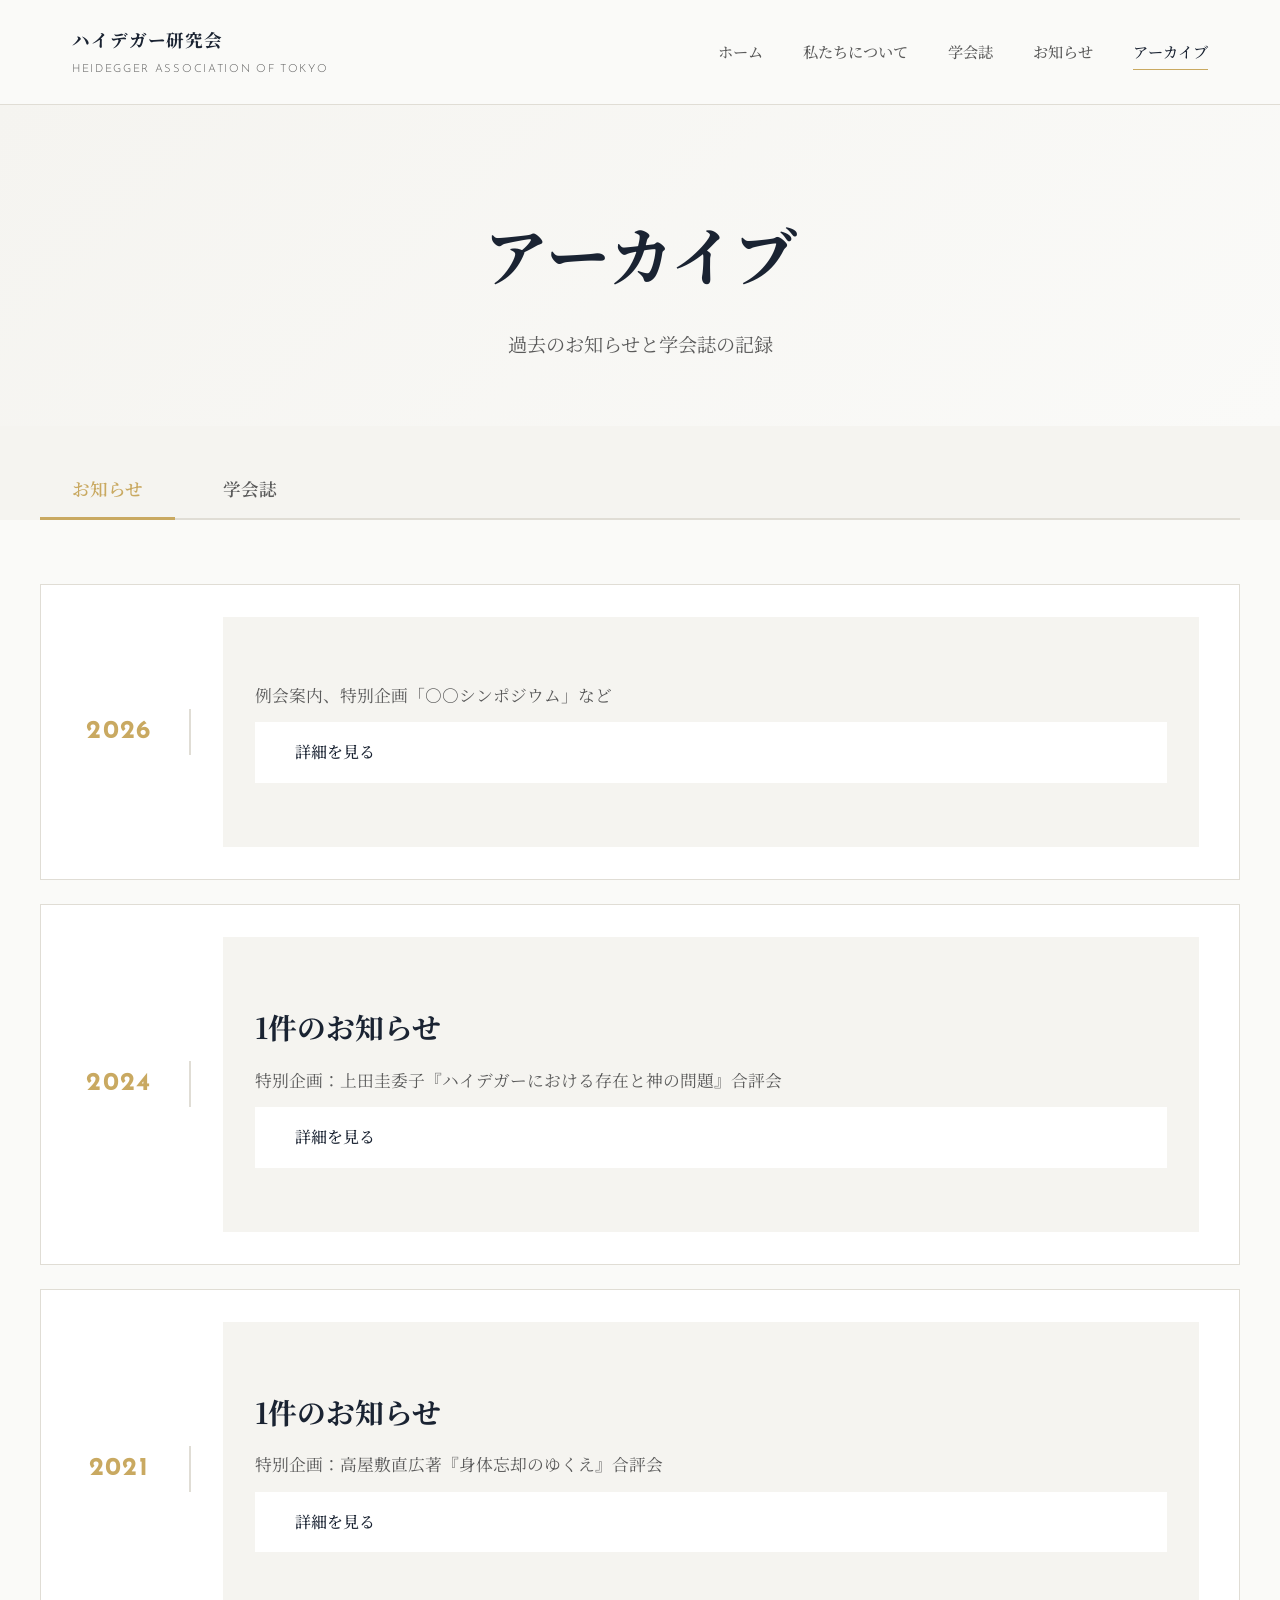
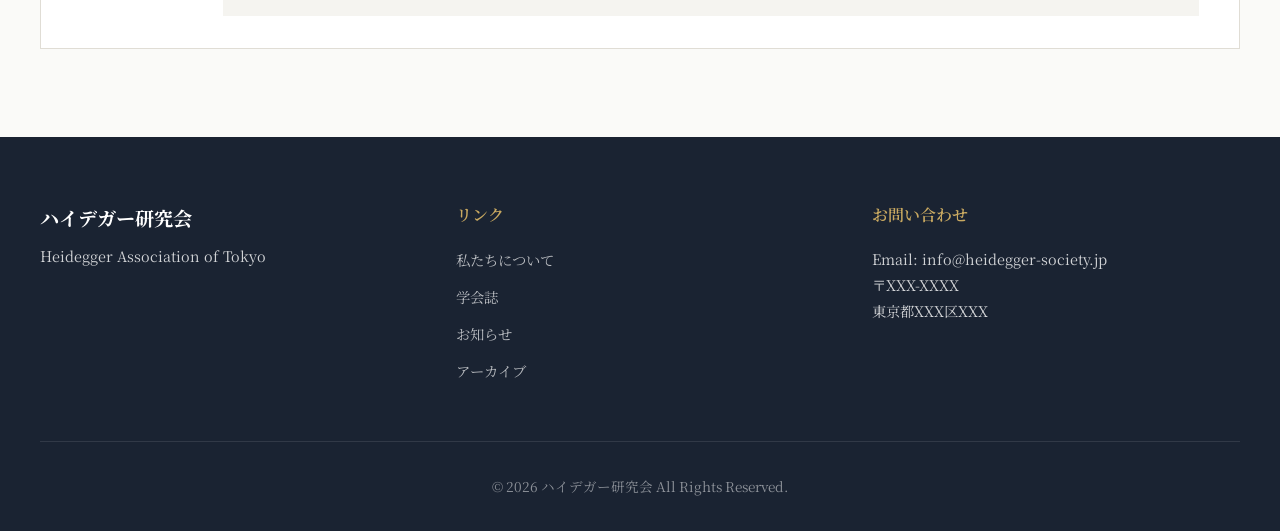
==== commit 21e07060: "Update archives.html" ====
--- a/archives.html
+++ b/archives.html
@@ -51,7 +51,8 @@
                 <div class="journal-archive-item">
                     <div class="journal-year">2026</div>
                     <div class="journal-info">
-                            <a href="news-2026.html" class="btn-secondary">詳細を見る</a>
+                         <p class="journal-theme">例会案内、特別企画「○○シンポジウム」など</p>
+                        <a href="news-2026.html" class="btn-secondary">詳細を見る</a>
                     </div>
                 </div>
 
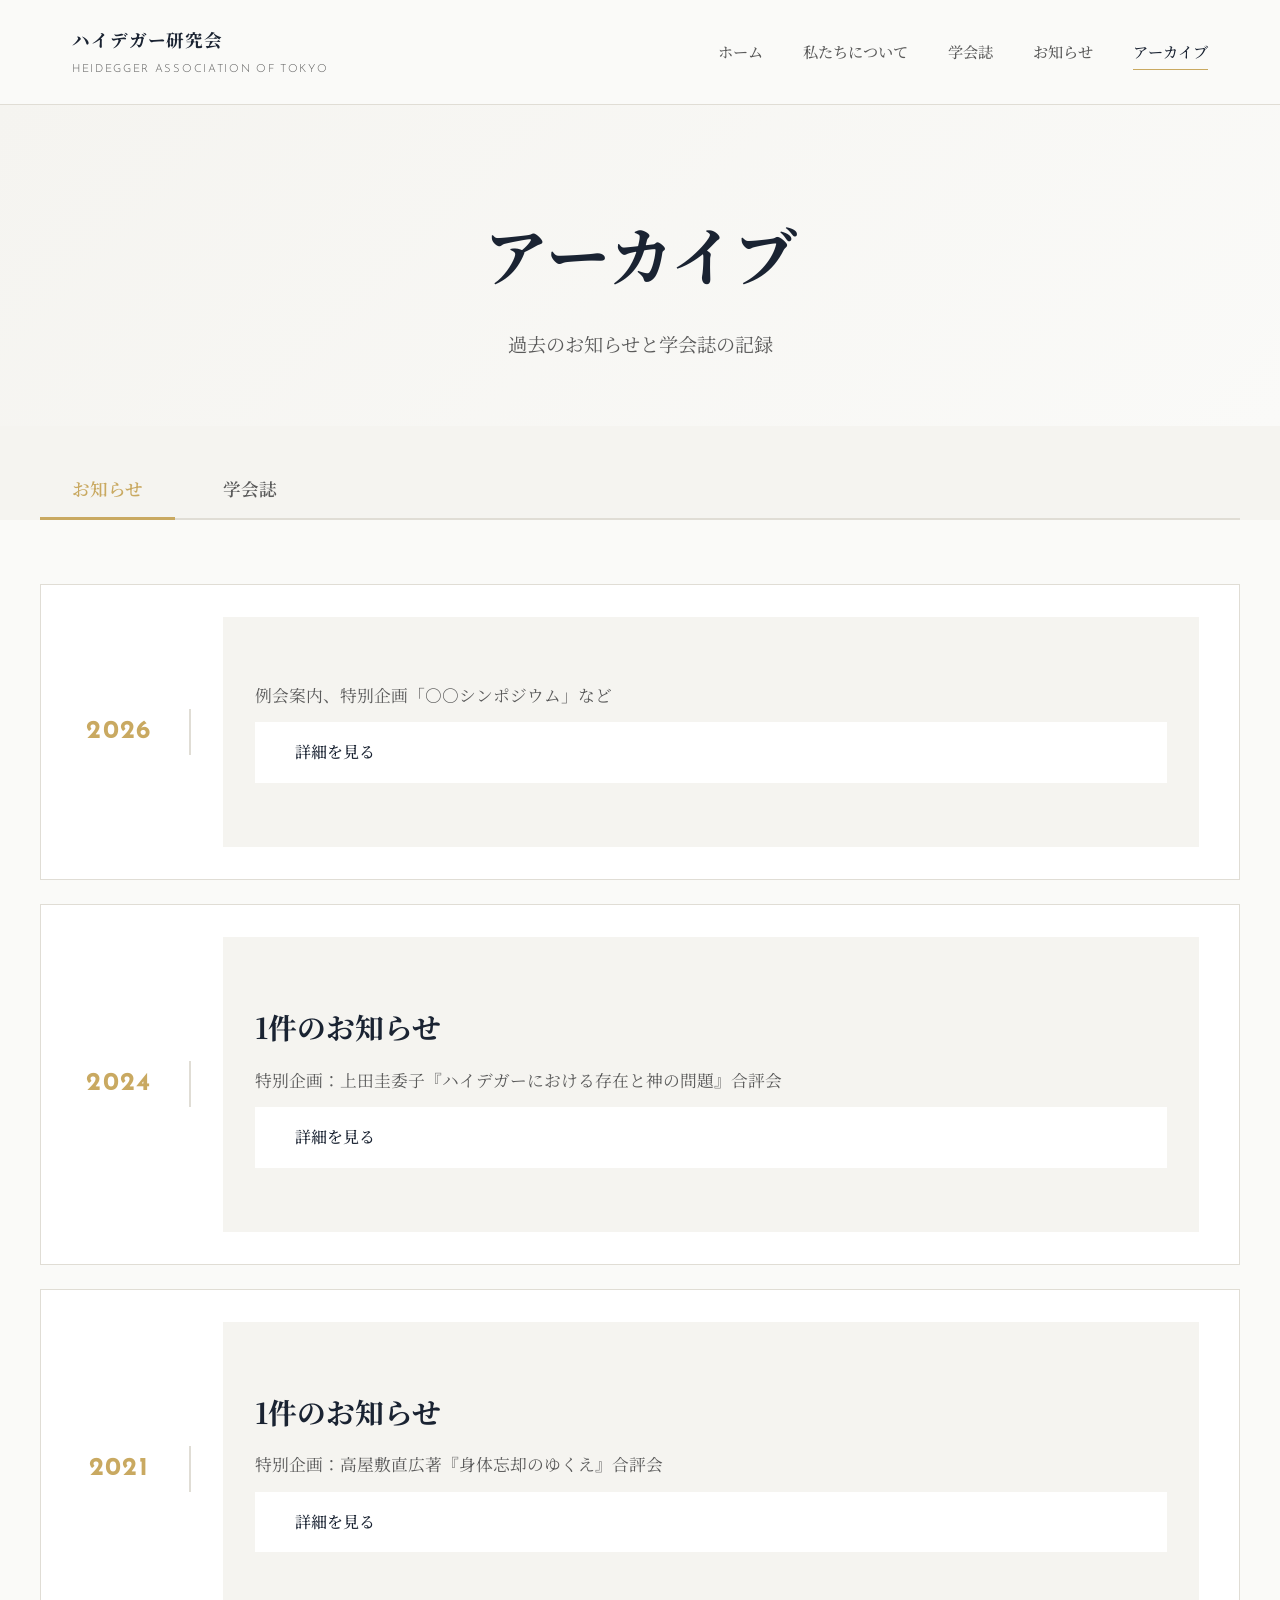
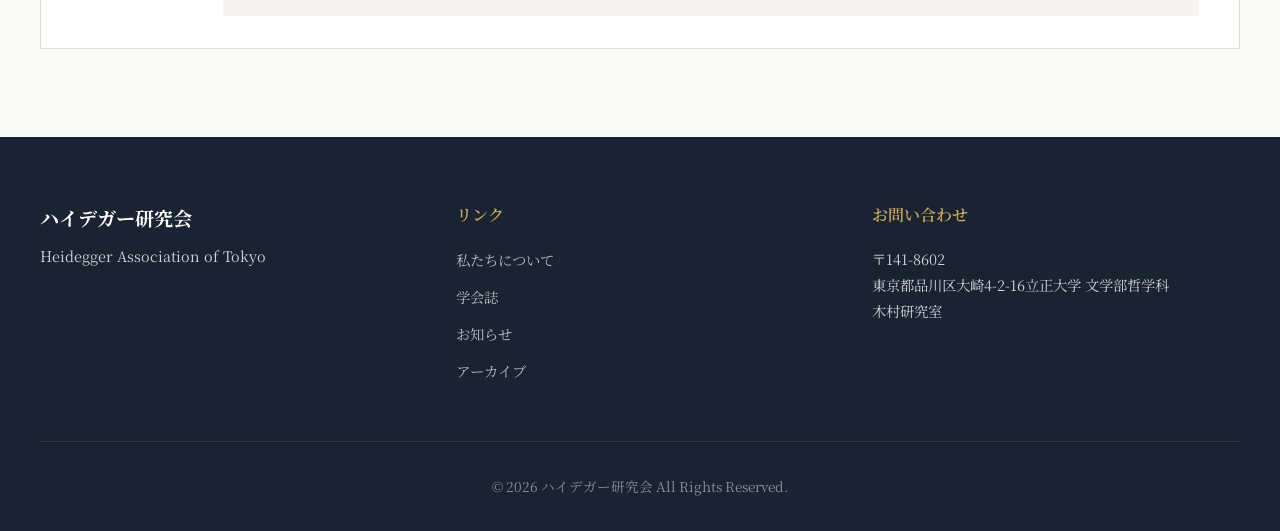
==== commit e865ffaa: "Update contact information in archives.html" ====
--- a/archives.html
+++ b/archives.html
@@ -157,9 +157,10 @@
                 <div class="footer-section">
                     <h4 class="footer-heading">お問い合わせ</h4>
                     <p class="footer-contact">
-                        Email: info@heidegger-society.jp<br>
-                        〒XXX-XXXX<br>
-                        東京都XXX区XXX
+                                               〒141-8602<br>
+                         東京都品川区大崎4-2-16立正大学 文学部哲学科<br>
+                        木村研究室
+
                     </p>
                 </div>
             </div>
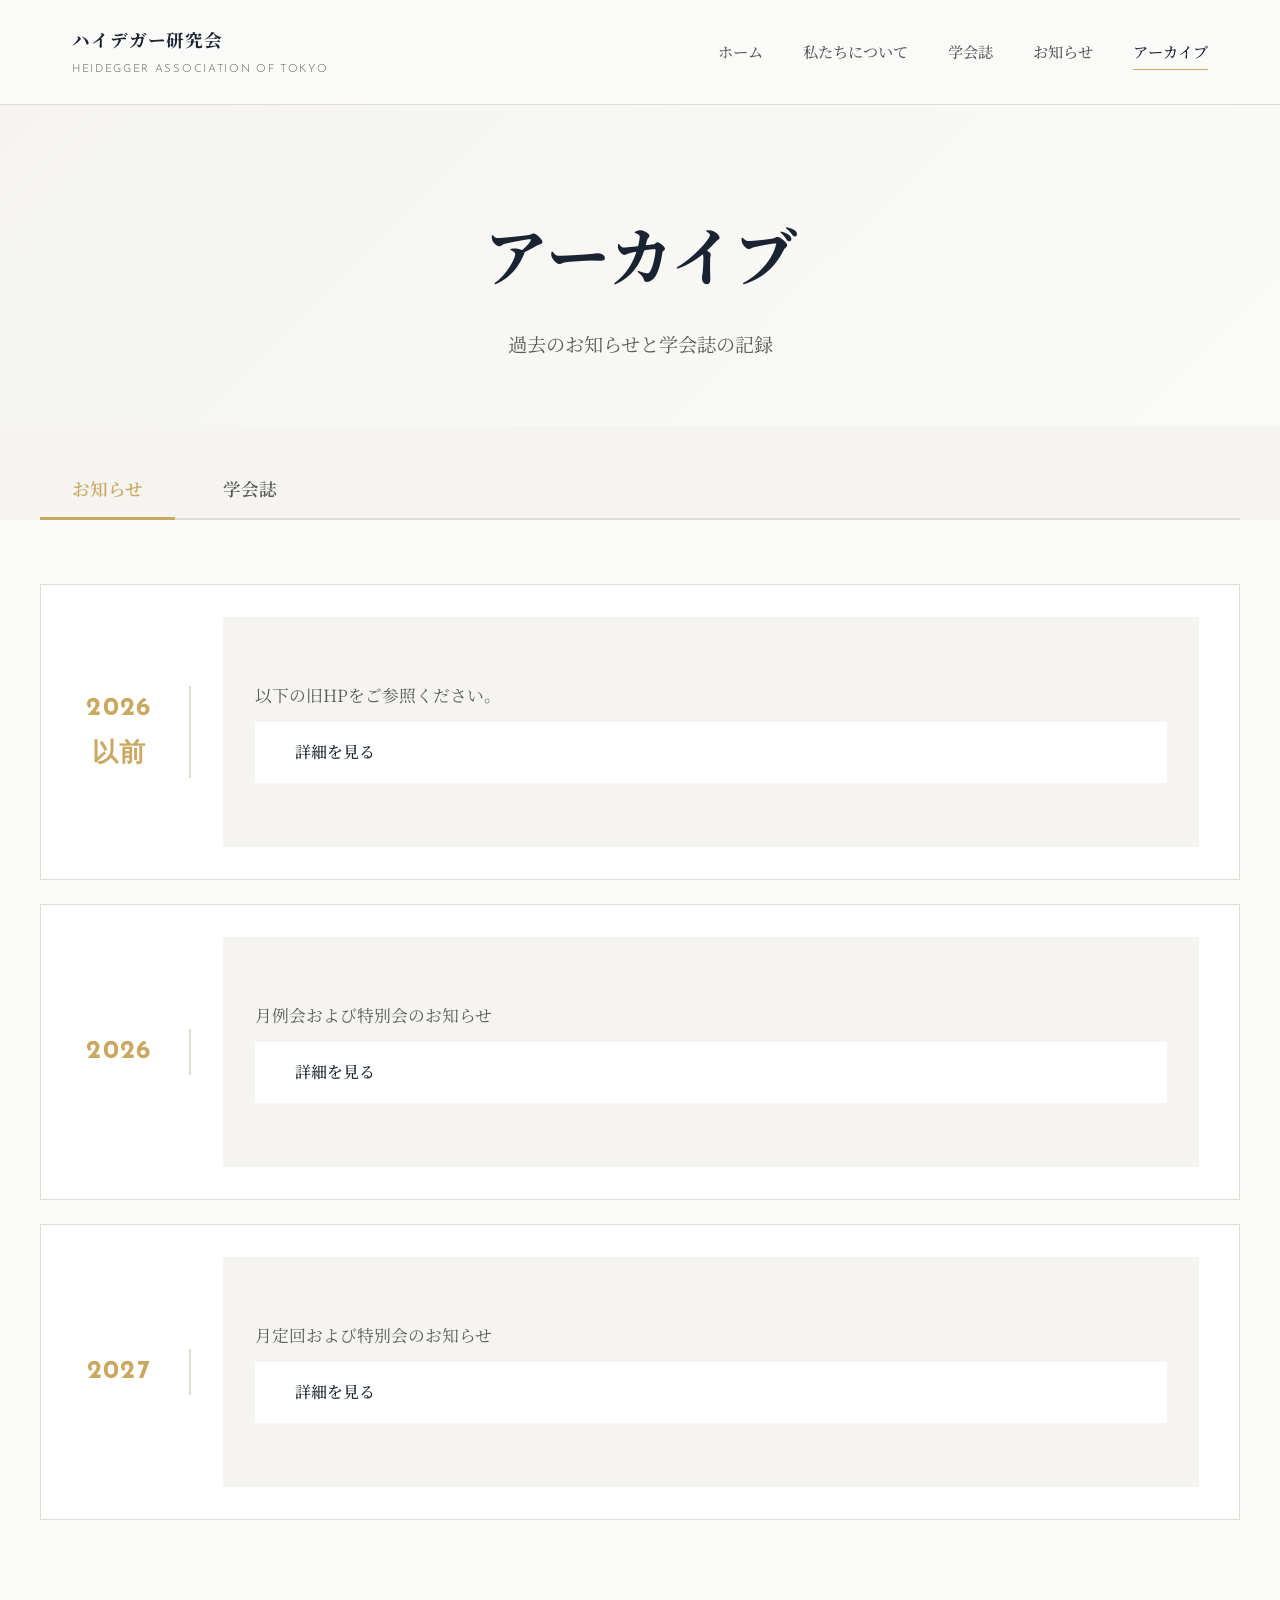
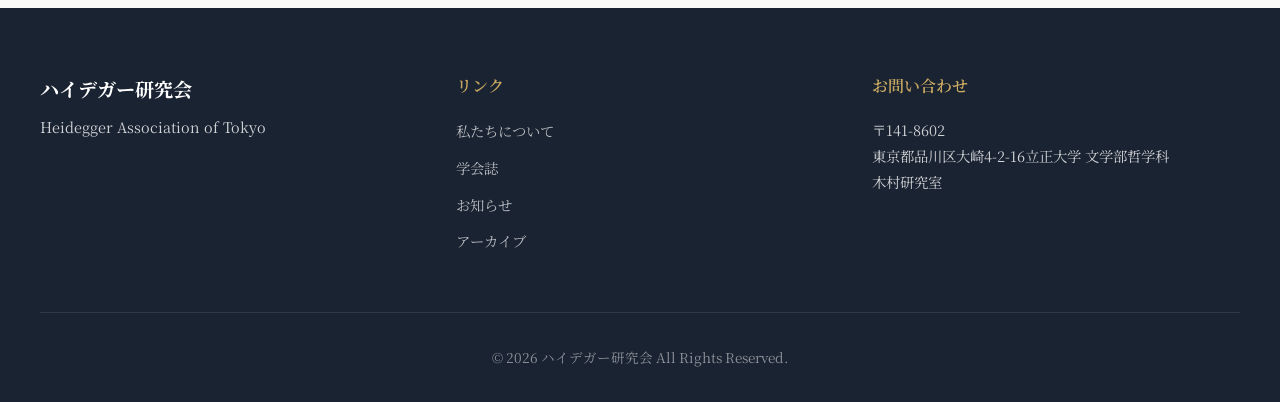
==== commit f3f81877: "Update archives.html" ====
--- a/archives.html
+++ b/archives.html
@@ -49,29 +49,29 @@
             <div class="container">
                 <!-- 2026年 -->
                 <div class="journal-archive-item">
+                    <div class="journal-year">2026以前</div>
+                    <div class="journal-info">
+                         <p class="journal-theme">以下の旧HPをご参照ください。</p>
+                        <a href="https://heidegger.exblog.jp/" class="btn-secondary">詳細を見る</a>
+                    </div>
+                </div>
+
+                <!-- 2024年 -->
+                <div class="journal-archive-item">
                     <div class="journal-year">2026</div>
                     <div class="journal-info">
-                         <p class="journal-theme">例会案内、特別企画「○○シンポジウム」など</p>
-                        <a href="news-2026.html" class="btn-secondary">詳細を見る</a>
-                    </div>
-                </div>
-
-                <!-- 2024年 -->
-                <div class="journal-archive-item">
-                    <div class="journal-year">2024</div>
-                    <div class="journal-info">
-                        <h3 class="journal-number">1件のお知らせ</h3>
-                        <p class="journal-theme">特別企画：上田圭委子『ハイデガーにおける存在と神の問題』合評会</p>
+                        
+                        <p class="journal-theme">月例会および特別会のお知らせ</p>
                         <a href="news-2024.html" class="btn-secondary">詳細を見る</a>
                     </div>
                 </div>
 
                 <!-- 2021年 -->
                 <div class="journal-archive-item">
-                    <div class="journal-year">2021</div>
-                    <div class="journal-info">
-                        <h3 class="journal-number">1件のお知らせ</h3>
-                        <p class="journal-theme">特別企画：高屋敷直広著『身体忘却のゆくえ』合評会</p>
+                    <div class="journal-year">2027</div>
+                    <div class="journal-info">
+                      
+                        <p class="journal-theme">月定回および特別会のお知らせ</p>
                         <a href="news-2021.html" class="btn-secondary">詳細を見る</a>
                     </div>
                 </div>
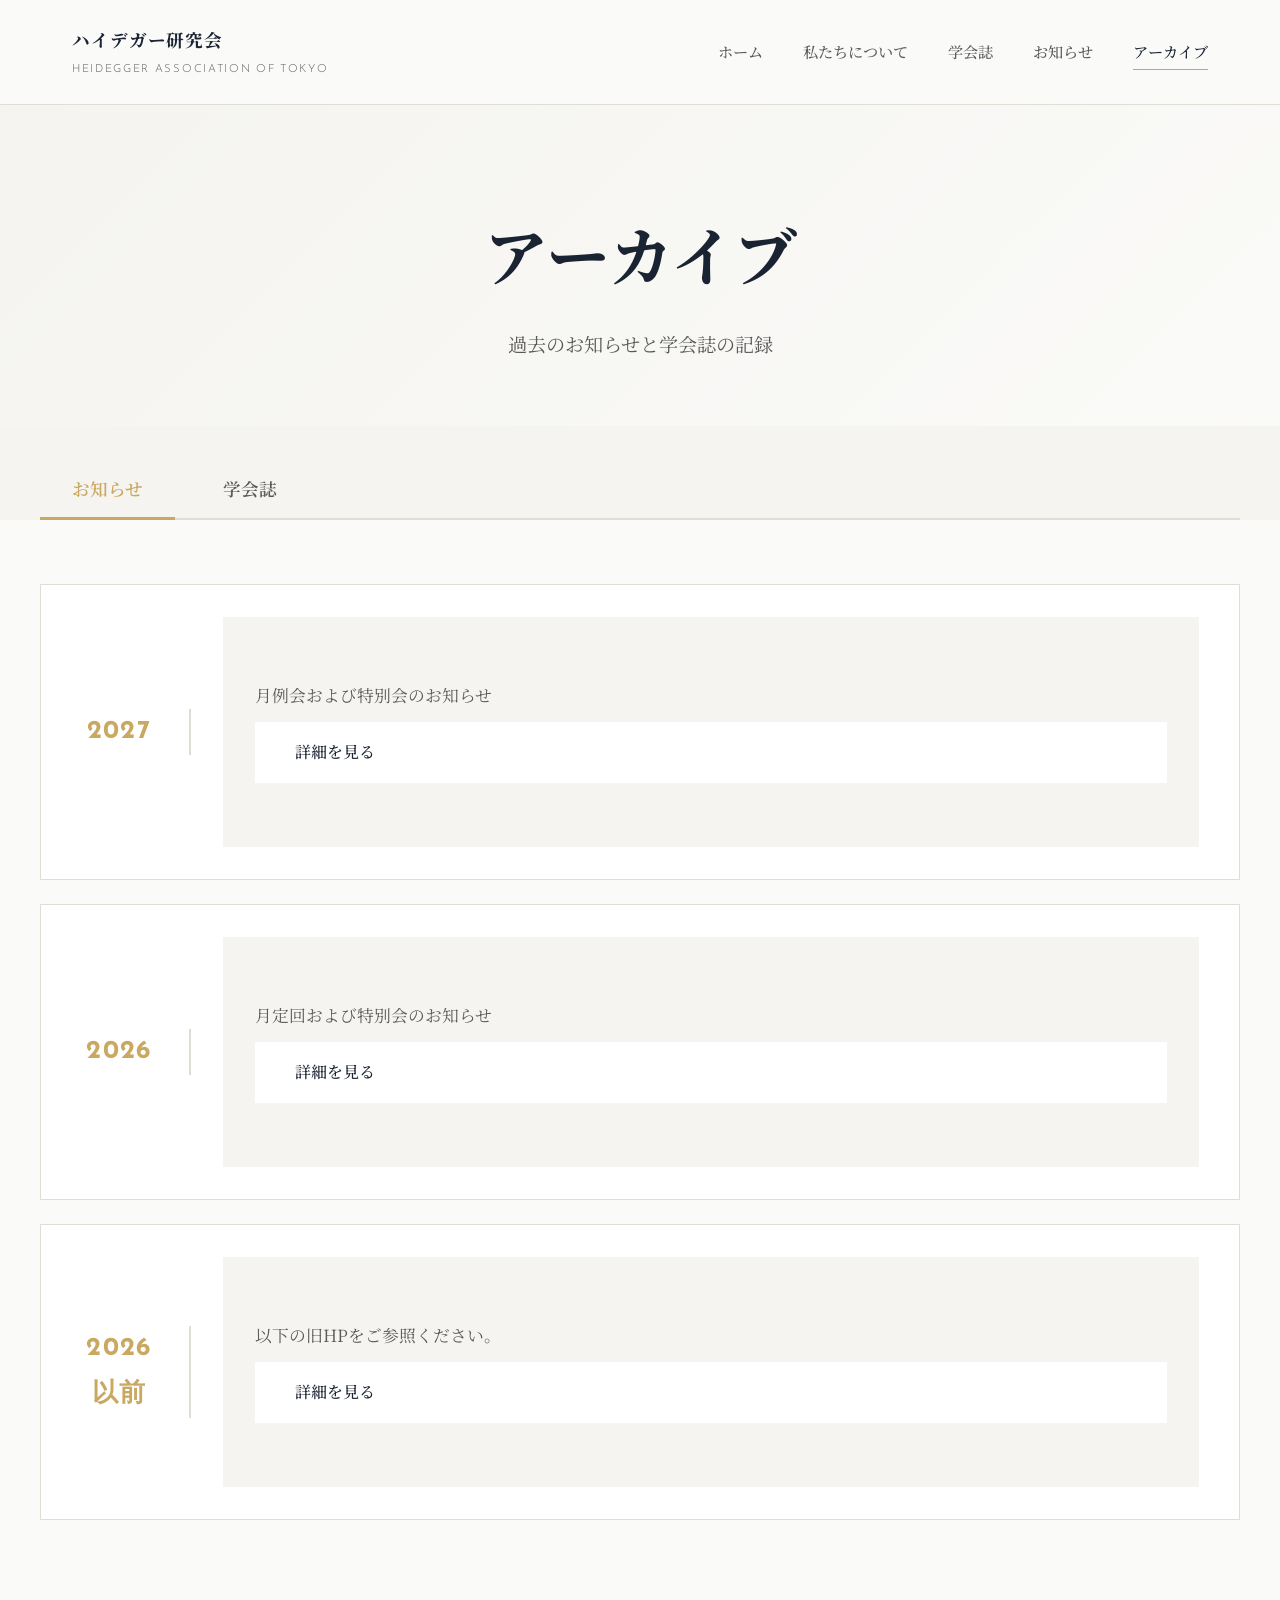
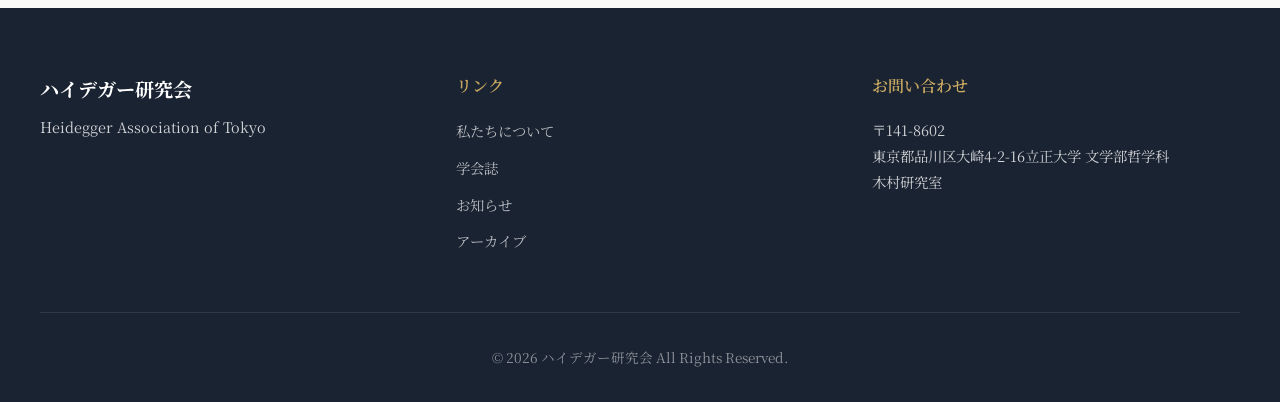
==== commit ce4089c6: "Update archives.html" ====
--- a/archives.html
+++ b/archives.html
@@ -47,7 +47,28 @@
         <!-- お知らせアーカイブ -->
         <section id="news-archive" class="archive-content active">
             <div class="container">
-                <!-- 2026年 -->
+        
+
+                <!-- 2024年 -->
+                <div class="journal-archive-item">
+                    <div class="journal-year">2027</div>
+                    <div class="journal-info">
+                        
+                        <p class="journal-theme">月例会および特別会のお知らせ</p>
+                        <a href="news-2026.html" class="btn-secondary">詳細を見る</a>
+                    </div>
+                </div>
+
+                <!-- 2027年 -->
+                <div class="journal-archive-item">
+                    <div class="journal-year">2026</div>
+                    <div class="journal-info">
+                      
+                        <p class="journal-theme">月定回および特別会のお知らせ</p>
+                        <a href="news-2026.html" class="btn-secondary">詳細を見る</a>
+                    </div>
+                </div>
+        <!-- 2026年以前 -->
                 <div class="journal-archive-item">
                     <div class="journal-year">2026以前</div>
                     <div class="journal-info">
@@ -55,26 +76,7 @@
                         <a href="https://heidegger.exblog.jp/" class="btn-secondary">詳細を見る</a>
                     </div>
                 </div>
-
-                <!-- 2024年 -->
-                <div class="journal-archive-item">
-                    <div class="journal-year">2026</div>
-                    <div class="journal-info">
-                        
-                        <p class="journal-theme">月例会および特別会のお知らせ</p>
-                        <a href="news-2024.html" class="btn-secondary">詳細を見る</a>
-                    </div>
-                </div>
-
-                <!-- 2021年 -->
-                <div class="journal-archive-item">
-                    <div class="journal-year">2027</div>
-                    <div class="journal-info">
-                      
-                        <p class="journal-theme">月定回および特別会のお知らせ</p>
-                        <a href="news-2021.html" class="btn-secondary">詳細を見る</a>
-                    </div>
-                </div>
+                
             </div>
         </section>
 
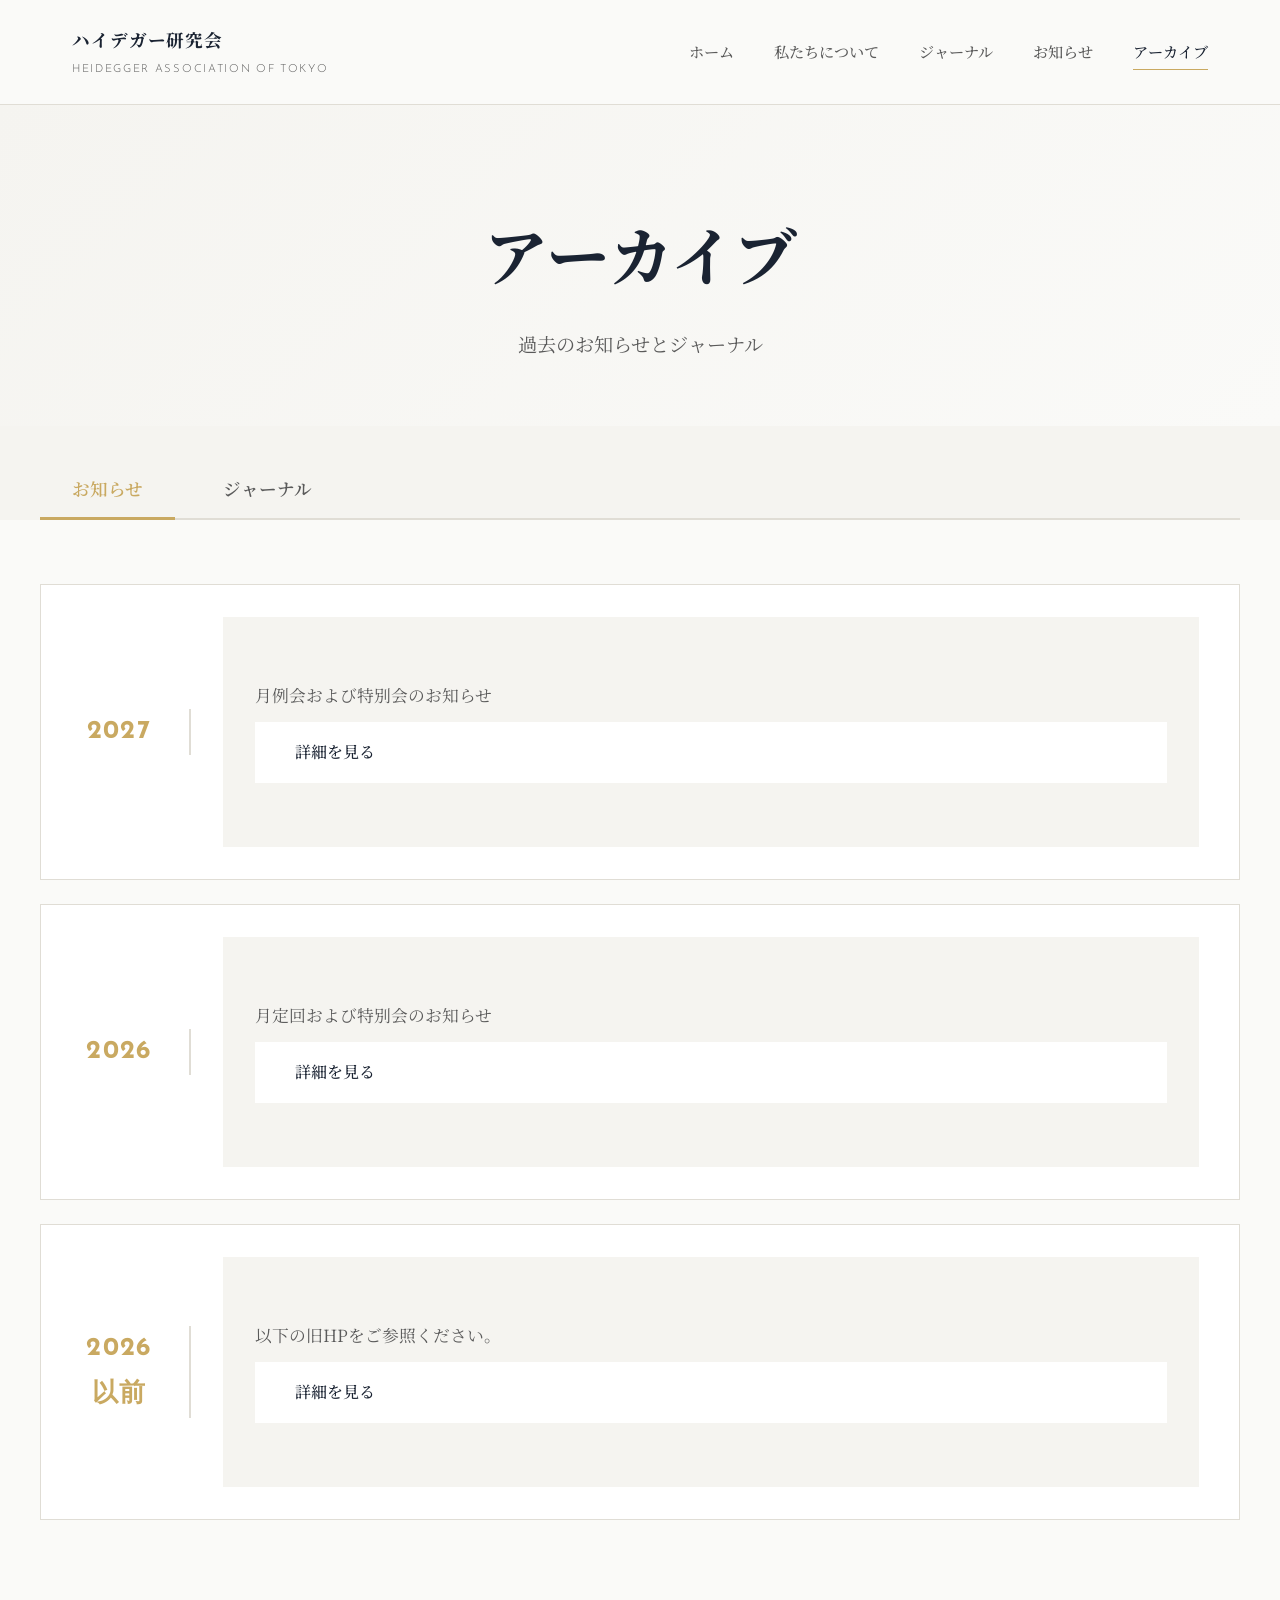
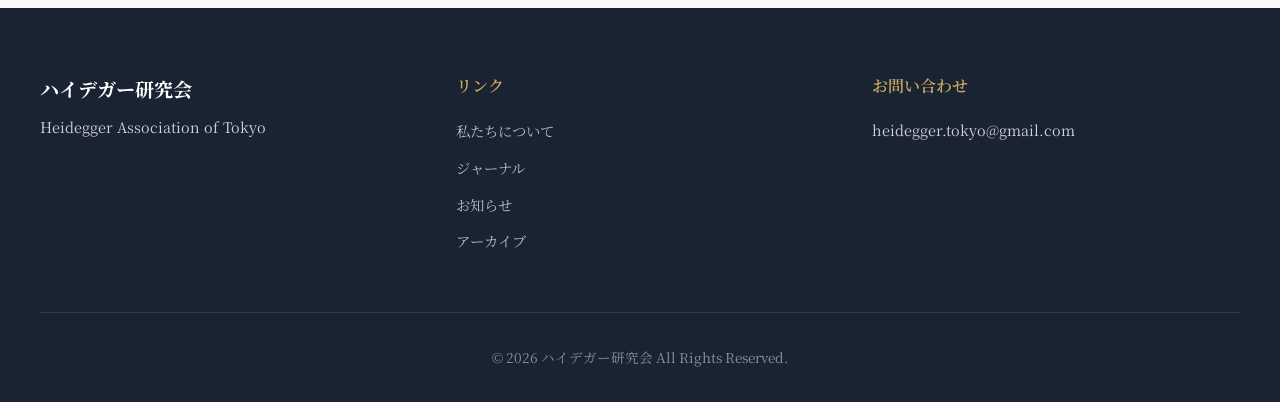
==== commit 4b17e480: "Update 'journal' references to 'ジャーナル'" ====
--- a/archives.html
+++ b/archives.html
@@ -19,7 +19,7 @@
             <ul class="nav-links">
                 <li><a href="index.html">ホーム</a></li>
                 <li><a href="research.html">私たちについて</a></li>
-                <li><a href="journal.html">学会誌</a></li>
+                <li><a href="journal.html">ジャーナル</a></li>
                 <li><a href="news.html">お知らせ</a></li>
                 <li><a href="archives.html" class="active">アーカイブ</a></li>
             </ul>
@@ -30,7 +30,7 @@
         <section class="page-header">
             <div class="container">
                 <h1 class="page-title">アーカイブ</h1>
-                <p class="page-subtitle">過去のお知らせと学会誌の記録</p>
+                <p class="page-subtitle">過去のお知らせとジャーナル</p>
             </div>
         </section>
 
@@ -39,7 +39,7 @@
             <div class="container">
                 <div class="tab-buttons">
                     <button class="tab-btn active" data-tab="news">お知らせ</button>
-                    <button class="tab-btn" data-tab="journal">学会誌</button>
+                    <button class="tab-btn" data-tab="journal">ジャーナル</button>
                 </div>
             </div>
         </section>
@@ -80,7 +80,7 @@
             </div>
         </section>
 
-        <!-- 学会誌アーカイブ -->
+        <!-- ジャーナルアーカイブ -->
         <section id="journal-archive" class="archive-content">
             <div class="container">
 <div class="journal-archive-item">
@@ -151,7 +151,7 @@
                     <h4 class="footer-heading">リンク</h4>
                     <ul class="footer-links">
                         <li><a href="research.html">私たちについて</a></li>
-                        <li><a href="journal.html">学会誌</a></li>
+                        <li><a href="journal.html">ジャーナル</a></li>
                         <li><a href="news.html">お知らせ</a></li>
                         <li><a href="archives.html">アーカイブ</a></li>
                     </ul>
@@ -159,9 +159,9 @@
                 <div class="footer-section">
                     <h4 class="footer-heading">お問い合わせ</h4>
                     <p class="footer-contact">
-                                               〒141-8602<br>
-                         東京都品川区大崎4-2-16立正大学 文学部哲学科<br>
-                        木村研究室
+                                              
+                        heidegger.tokyo@gmail.com <br>
+                        
 
                     </p>
                 </div>
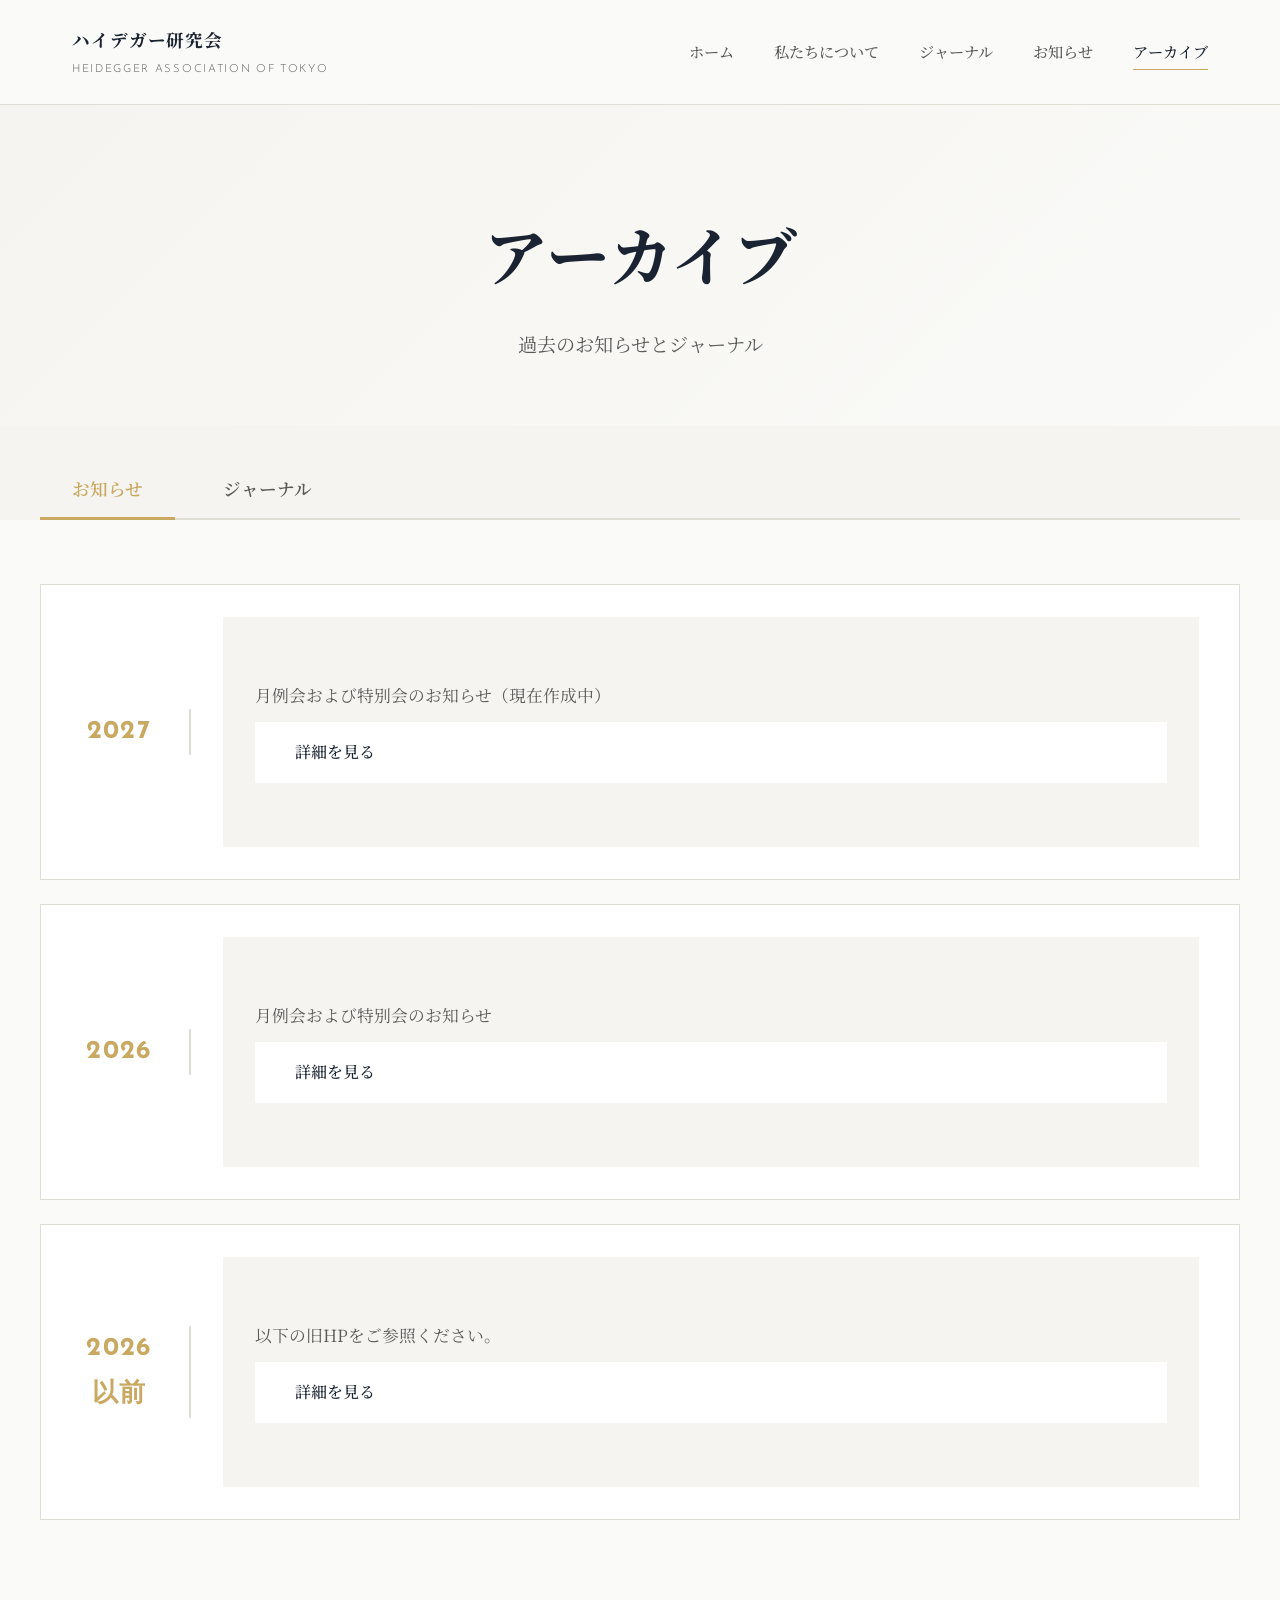
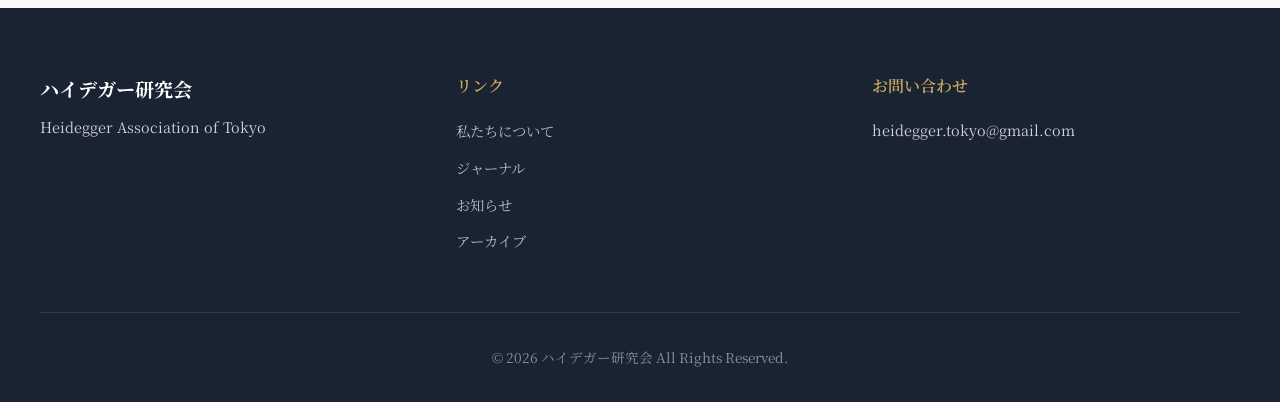
==== commit fbc51be2: "Update journal years and themes in archives.html" ====
--- a/archives.html
+++ b/archives.html
@@ -49,25 +49,25 @@
             <div class="container">
         
 
-                <!-- 2024年 -->
+                <!-- 2027年 -->
                 <div class="journal-archive-item">
                     <div class="journal-year">2027</div>
                     <div class="journal-info">
                         
+                        <p class="journal-theme">月例会および特別会のお知らせ（現在作成中）</p>
+                        <a href="news-2026.html" class="btn-secondary">詳細を見る</a>
+                    </div>
+                </div>
+
+                <!-- 2026年 -->
+                <div class="journal-archive-item">
+                    <div class="journal-year">2026</div>
+                    <div class="journal-info">
+                      
                         <p class="journal-theme">月例会および特別会のお知らせ</p>
                         <a href="news-2026.html" class="btn-secondary">詳細を見る</a>
                     </div>
                 </div>
-
-                <!-- 2027年 -->
-                <div class="journal-archive-item">
-                    <div class="journal-year">2026</div>
-                    <div class="journal-info">
-                      
-                        <p class="journal-theme">月定回および特別会のお知らせ</p>
-                        <a href="news-2026.html" class="btn-secondary">詳細を見る</a>
-                    </div>
-                </div>
         <!-- 2026年以前 -->
                 <div class="journal-archive-item">
                     <div class="journal-year">2026以前</div>
@@ -84,56 +84,56 @@
         <section id="journal-archive" class="archive-content">
             <div class="container">
 <div class="journal-archive-item">
-    <div class="journal-year">2024</div>
+    <div class="journal-year">2025</div>
     <div class="journal-info">
-        <h3 class="journal-number">第7号</h3>
+        <h3 class="journal-number">第8号（現在作成中）</h3>
         <p class="journal-theme">特集：...</p>
         <div class="journal-meta">
             <span class="journal-issn">ISSN 2433-3344</span>
-            <span class="journal-date">2024年3月31日発行</span>
+            <span class="journal-date">2025年3月31日発行</span>
         </div>
-        <a href="journal.html#vol7" class="btn-secondary">詳細を見る</a>
+        <a href="journal★.html#vol7" class="btn-secondary">詳細を見る</a>
     </div>
 </div>
-                <!-- 第6号 -->
+                <!-- 第7号 -->
                 <div class="journal-archive-item">
                     <div class="journal-year">2023</div>
                     <div class="journal-info">
-                        <h3 class="journal-number">第6号</h3>
-                        <p class="journal-theme">ハイデガー研究会特別企画「高屋敷直広著『身体忘却のゆくえ』合評会」</p>
+                        <h3 class="journal-number">第7号（現在作成中）</h3>
+                        <p class="journal-theme">特集：...</p>
+                        <div class="journal-meta">
+                            <span class="journal-issn">ISSN 2433-3344</span>
+                            <span class="journal-date">2024年3月31日発行</span>
+                        </div>
+                        <a href="journal★.html#vol6" class="btn-secondary">詳細を見る</a>
+                    </div>
+                </div>
+
+                <!-- 第6号（サンプル） -->
+                <div class="journal-archive-item">
+                    <div class="journal-year">2022</div>
+                    <div class="journal-info">
+                        <h3 class="journal-number">第6号（現在作成中）</h3>
+                        <p class="journal-theme">特集：</p>
                         <div class="journal-meta">
                             <span class="journal-issn">ISSN 2433-3344</span>
                             <span class="journal-date">2023年3月31日発行</span>
                         </div>
-                        <a href="journal.html#vol6" class="btn-secondary">詳細を見る</a>
+                        <a href="journal-2023★.html" class="btn-secondary">詳細を見る</a>
                     </div>
                 </div>
 
                 <!-- 第5号（サンプル） -->
                 <div class="journal-archive-item">
-                    <div class="journal-year">2022</div>
-                    <div class="journal-info">
-                        <h3 class="journal-number">第5号</h3>
-                        <p class="journal-theme">特集：ハイデガーと現象学</p>
+                    <div class="journal-year">2021</div>
+                    <div class="journal-info">
+                        <h3 class="journal-number">第5号(現在作成中) </h3>
+                        <p class="journal-theme">特集：</p>
                         <div class="journal-meta">
                             <span class="journal-issn">ISSN 2433-3344</span>
                             <span class="journal-date">2022年3月31日発行</span>
                         </div>
-                        <a href="journal-2023.html" class="btn-secondary">詳細を見る</a>
-                    </div>
-                </div>
-
-                <!-- 第4号（サンプル） -->
-                <div class="journal-archive-item">
-                    <div class="journal-year">2021</div>
-                    <div class="journal-info">
-                        <h3 class="journal-number">第4号</h3>
-                        <p class="journal-theme">特集：時間と歴史性</p>
-                        <div class="journal-meta">
-                            <span class="journal-issn">ISSN 2433-3344</span>
-                            <span class="journal-date">2021年3月31日発行</span>
-                        </div>
-                        <a href="journal-2024.html" class="btn-secondary">詳細を見る</a>
+                        <a href="journal-2024★.html" class="btn-secondary">詳細を見る</a>
                     </div>
                 </div>
             </div>
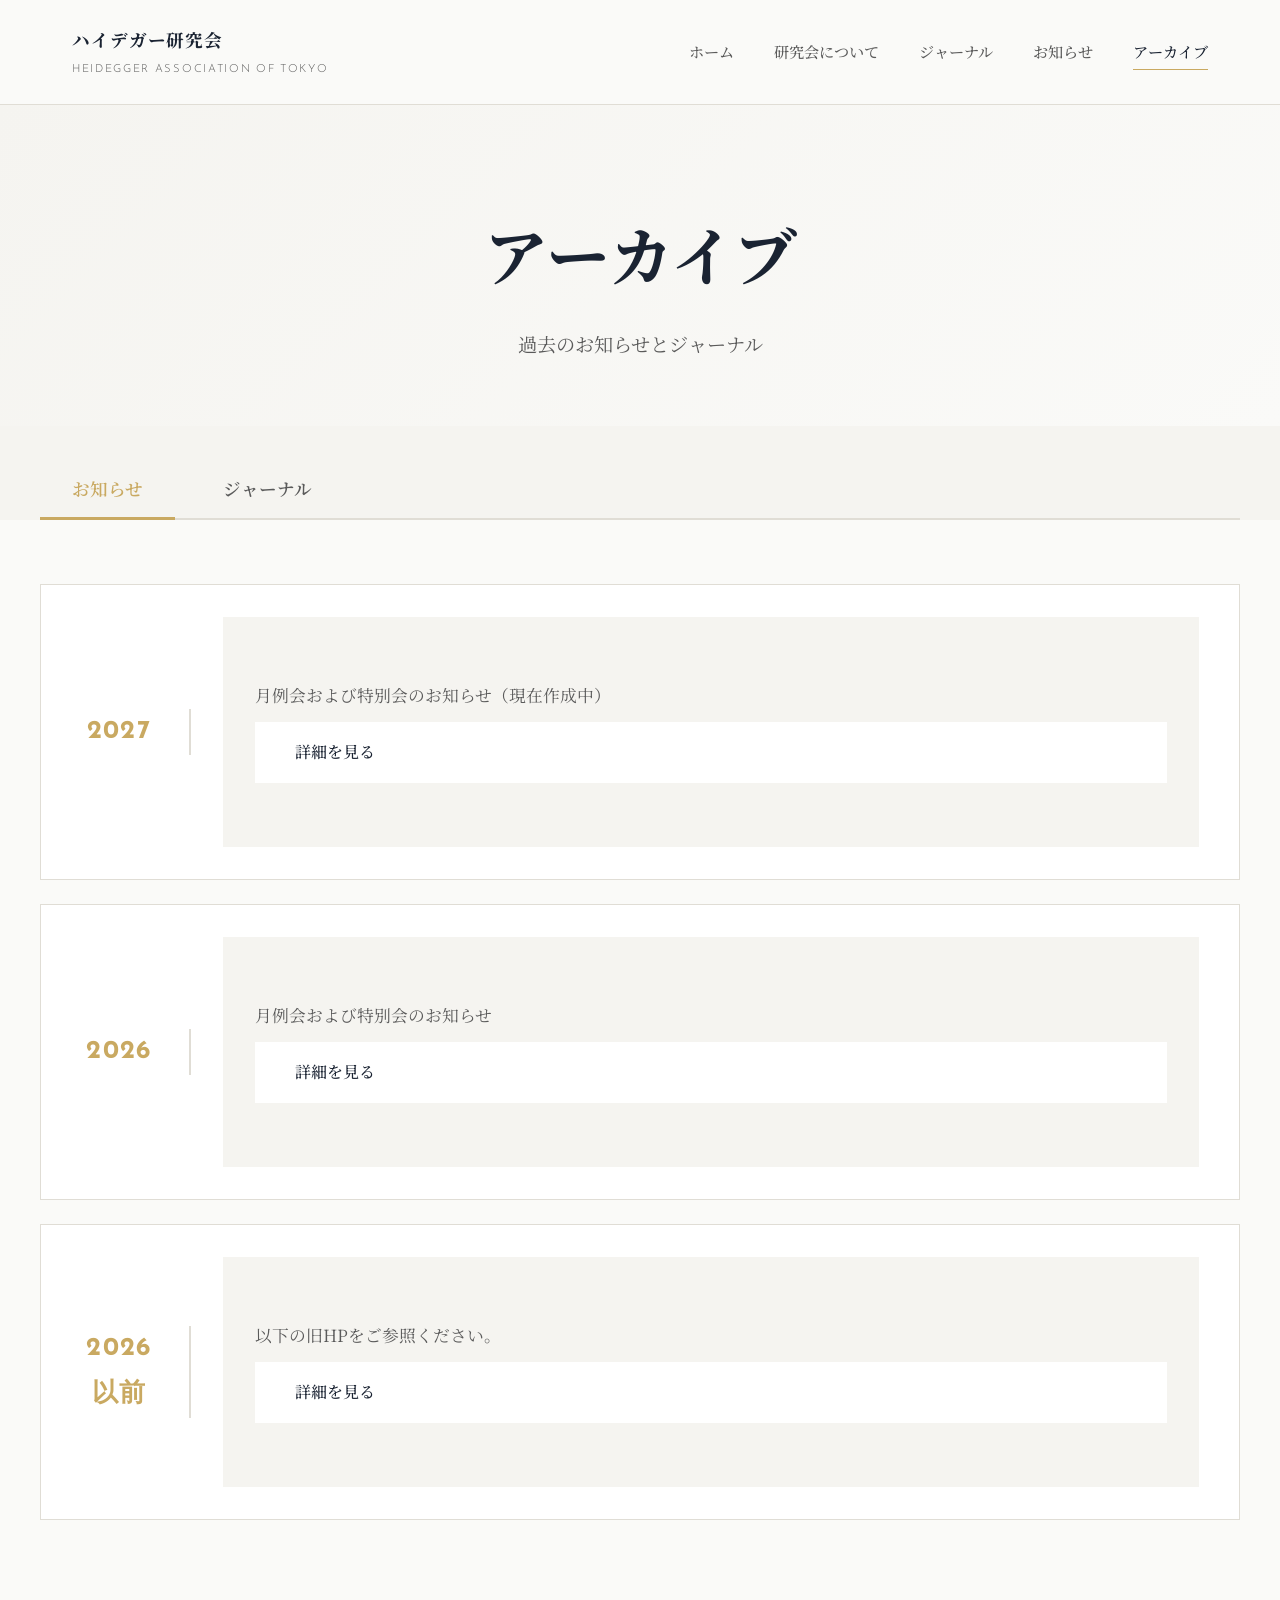
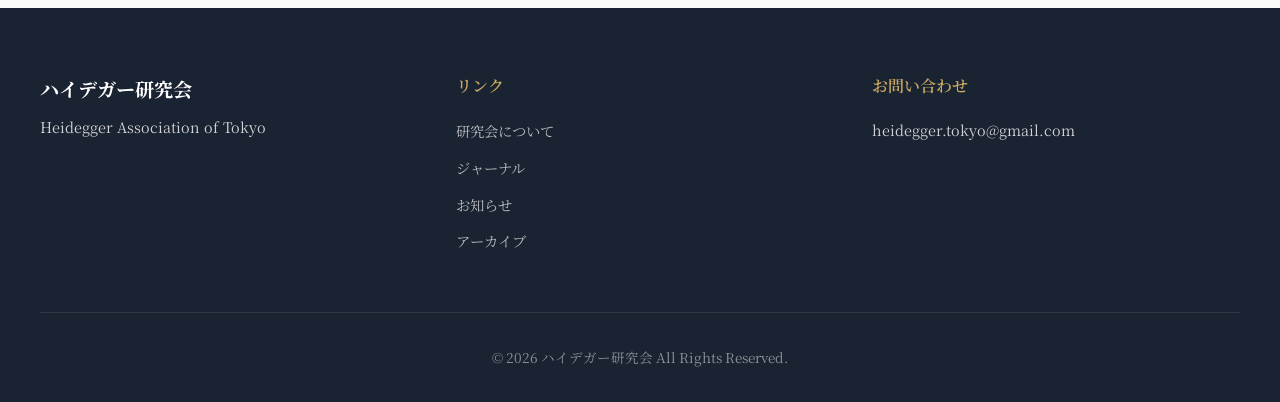
==== commit 8870ac42: "Update navigation links for clarity" ====
--- a/archives.html
+++ b/archives.html
@@ -18,7 +18,7 @@
             </a>
             <ul class="nav-links">
                 <li><a href="index.html">ホーム</a></li>
-                <li><a href="research.html">私たちについて</a></li>
+                <li><a href="research.html">研究会について</a></li>
                 <li><a href="journal.html">ジャーナル</a></li>
                 <li><a href="news.html">お知らせ</a></li>
                 <li><a href="archives.html" class="active">アーカイブ</a></li>
@@ -150,7 +150,7 @@
                 <div class="footer-section">
                     <h4 class="footer-heading">リンク</h4>
                     <ul class="footer-links">
-                        <li><a href="research.html">私たちについて</a></li>
+                        <li><a href="research.html">研究会について</a></li>
                         <li><a href="journal.html">ジャーナル</a></li>
                         <li><a href="news.html">お知らせ</a></li>
                         <li><a href="archives.html">アーカイブ</a></li>
